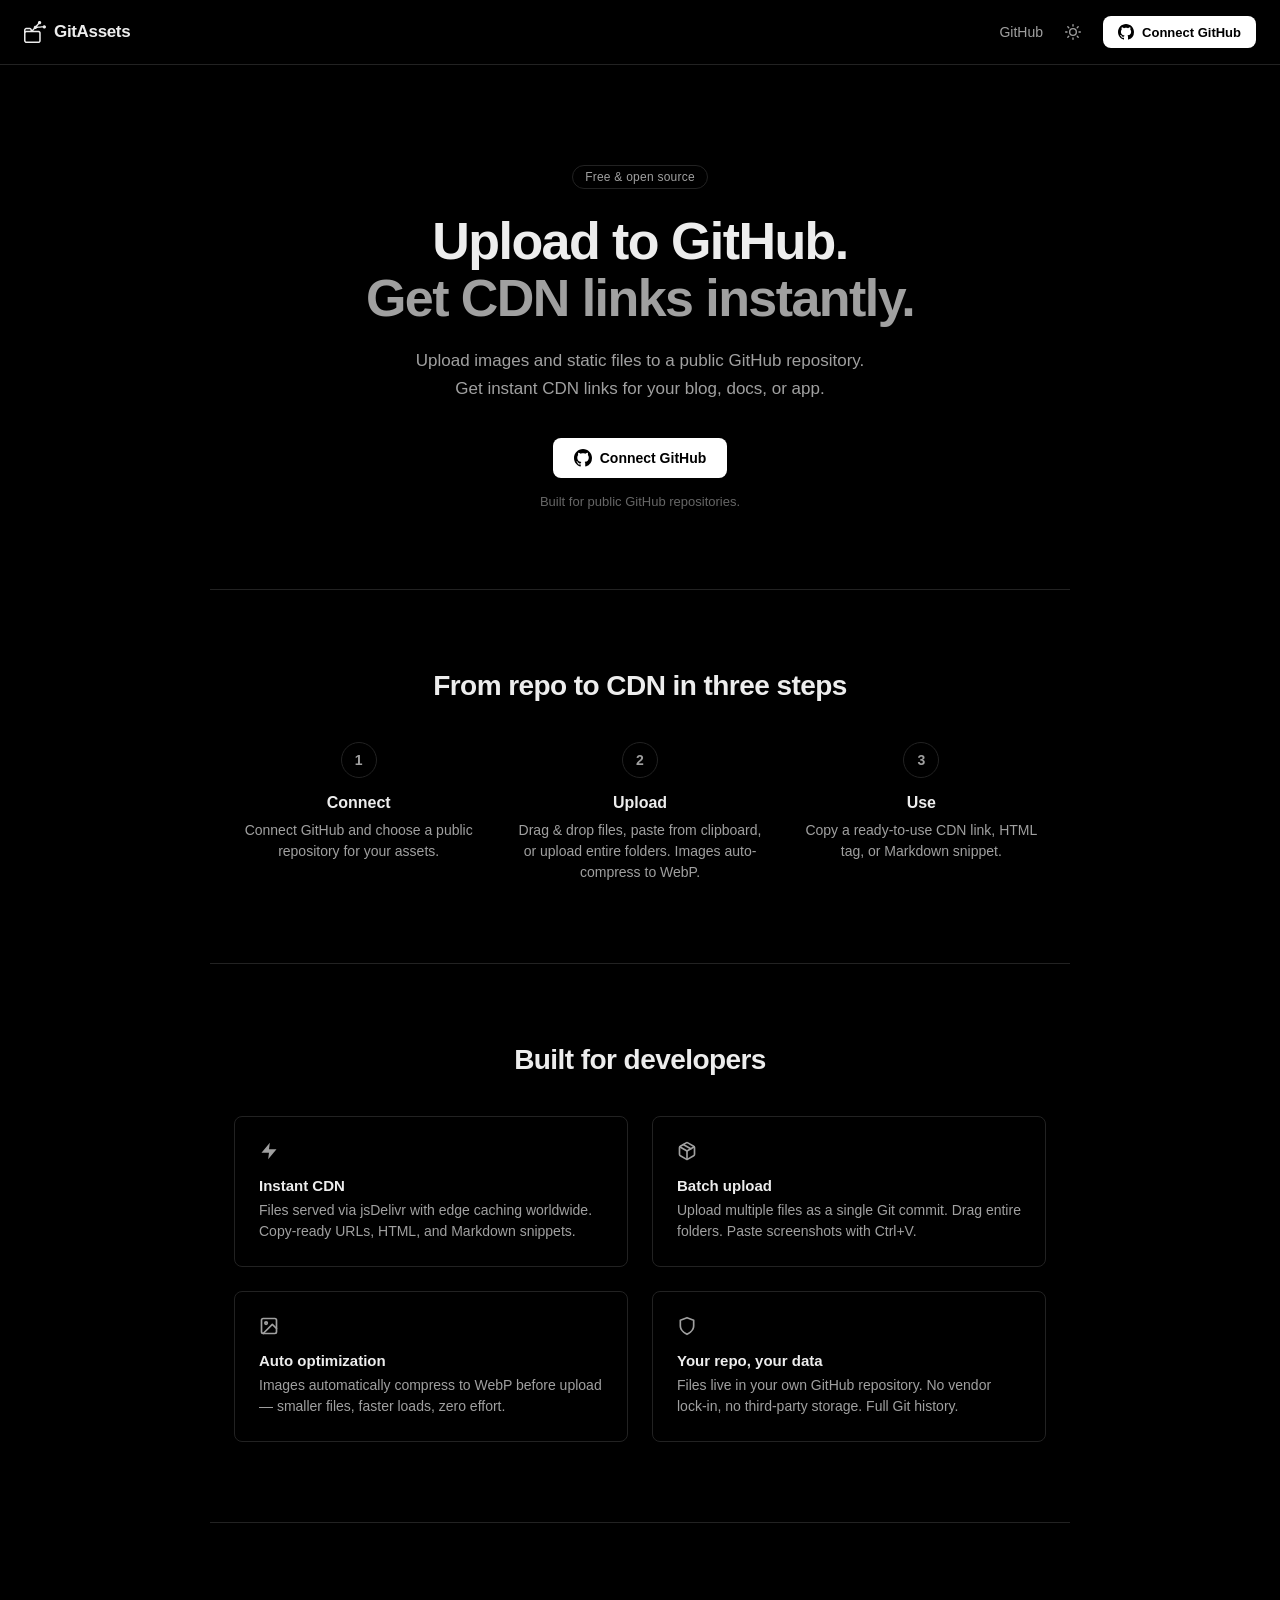
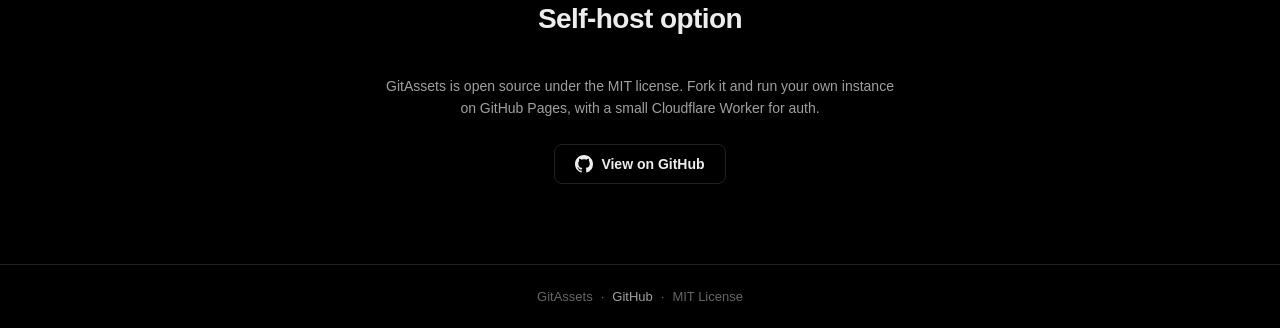
==== index.html @ 9f0bd4dc "Fix landing flash: move token check to head before body renders" ====
<!DOCTYPE html>
<html lang="en" data-theme="dark">
<head>
  <meta charset="UTF-8" />
  <meta name="viewport" content="width=device-width, initial-scale=1.0" />
  <meta name="color-scheme" content="dark light" />
  <meta name="theme-color" content="#000000" />
  <title>GitAssets — Upload to GitHub, get CDN links</title>
  <meta name="description" content="Upload images and static files to a public GitHub repository. Get instant jsDelivr CDN links with no complex setup." />
  <link rel="icon" type="image/png" href="/favicon-96x96.png" sizes="96x96" />
  <link rel="icon" type="image/svg+xml" href="/favicon.svg" />
  <link rel="shortcut icon" href="/favicon.ico" />
  <link rel="apple-touch-icon" sizes="180x180" href="/apple-touch-icon.png" />
  <meta name="apple-mobile-web-app-title" content="GitAssets" />
  <link rel="manifest" href="/site.webmanifest" />
  <link rel="preconnect" href="https://fonts.bunny.net" crossorigin />
  <link href="https://fonts.bunny.net/css?family=mona-sans:400,500,600,700&display=swap" rel="stylesheet" />
  <link rel="stylesheet" href="css/style.css?v=11" />
  <script>if(localStorage.getItem('gitassets_token')){document.documentElement.classList.add('has-token')}</script>
  <style>.has-token #landing{display:none}.has-token #app{display:block!important}</style>
</head>
<body>
  <header class="header" id="header" style="display:none">
    <a class="header-logo" href="#">GitAssets</a>
    <div></div>
  </header>

  <!-- Landing page (static HTML, hidden by JS when logged in) -->
  <div class="landing" id="landing">
    <nav class="landing-nav">
      <a class="landing-nav-logo" href="#"><svg viewBox="0 0 131.914 132.292" width="22" height="22" fill="currentColor" aria-hidden="true"><path d="M34.381 178.86c-2.113-.309-3.476-.715-4.92-1.466-3.455-1.797-5.949-4.92-7.035-8.807l-.308-1.105-.03-33.825c-.028-30-.011-33.942.148-34.86.842-4.883 4.434-9.04 9.18-10.627 2.004-.67 1.487-.644 13.717-.69 7.906-.03 11.62-.004 12.426.088a13.6 13.6 0 0 1 7.955 3.762c1.13 1.101 1.904 2.109 2.558 3.327.69 1.286.917 1.926 1.52 4.29l.547 2.14 2.615-2.953c1.438-1.625 3.849-4.352 5.357-6.062l2.743-3.109-.22-.702c-.946-3.043-.173-6.715 1.934-9.18 1.365-1.598 3.022-2.629 5.182-3.224.573-.157 1.125-.199 2.427-.182.927.012 1.83.038 2.005.057.291.033.946-.673 7.297-7.864 4.908-5.557 6.955-7.953 6.902-8.079-.238-.563-.527-1.938-.589-2.804-.173-2.425.684-5.038 2.274-6.931 1.214-1.445 2.589-2.383 4.463-3.043 1.181-.417 1.195-.418 3.105-.414 1.78.004 1.989.028 2.906.33 3.566 1.172 6.115 4.028 6.79 7.611 1.069 5.661-2.896 10.988-8.664 11.642-1.203.136-2.722 0-3.817-.34l-.713-.222-6.488 7.342c-3.569 4.038-6.448 7.358-6.397 7.377.05.02 2.2-.098 4.779-.261 2.578-.164 8.924-.56 14.103-.88 15.323-.947 16.958-1.051 16.976-1.078.009-.014.22-.417.47-.897.613-1.176 2.412-2.99 3.651-3.684 2.723-1.522 5.942-1.72 8.777-.536 1.043.435 2.493 1.445 3.275 2.28 1.807 1.932 2.705 4.18 2.71 6.786.007 4.47-2.808 8.22-7.148 9.519-.9.27-1.265.315-2.615.323-1.82.011-2.645-.16-4.167-.865-1.817-.843-3.454-2.288-4.319-3.812a24 24 0 0 0-.528-.899c-.11-.162-1.851-.074-17.204.874-19.353 1.196-18.535 1.136-18.535 1.346 0 .363-1.212 2.509-1.844 3.267-1.238 1.483-3.13 2.675-5.079 3.2-1.663.448-4.332.312-5.873-.3-.137-.054-1.443 1.354-5.034 5.425l-4.85 5.497 16.775.062c15.166.055 16.87.08 17.776.26 2.783.549 5.25 1.854 7.193 3.803 2.2 2.21 3.579 5.011 3.946 8.023.1.813.125 7.47.097 25.282l-.039 24.178-.275 1.046c-.662 2.514-1.741 4.505-3.394 6.26-1.982 2.104-4.195 3.358-7.253 4.112-.76.187-3.282.201-38.881.217-20.938.009-38.2-.002-38.36-.025m76.376-9.53c.917-.434 1.484-.913 1.951-1.647.772-1.214.722.635.689-25.606l-.03-23.77-.38-.771c-.481-.977-1.493-1.943-2.435-2.323l-.672-.272H72.392c-35.777 0-37.515.01-38.086.21a4.74 4.74 0 0 0-2.852 2.725l-.27.669-.033 23.306c-.023 16.43.004 23.526.094 24.05.306 1.794 1.705 3.33 3.401 3.736.206.049 17.244.081 37.862.072l37.488-.018zM32.52 106.154c1.574-.403 3.278-.45 16.42-.452 8.76-.002 12.873-.04 12.873-.122 0-.36-1.45-5.843-1.679-6.345-.513-1.129-1.601-2.053-2.847-2.417-.556-.163-1.904-.185-11.4-.185-9.556 0-10.838.022-11.399.187-1.7.504-2.915 1.852-3.236 3.588-.07.377-.127 1.911-.127 3.41v2.723l.262-.082c.144-.044.654-.182 1.133-.305" transform="translate(-22.077 -46.596)"/></svg> GitAssets</a>
      <div class="landing-nav-right">
        <a href="https://github.com/danielsebesta/git-assets" class="landing-nav-link" target="_blank" rel="noopener">GitHub</a>
        <button class="btn btn-sm btn-icon" id="landing-theme-btn" title="Toggle theme" aria-label="Toggle theme">
          <svg viewBox="0 0 24 24" width="16" height="16" fill="none" stroke="currentColor" stroke-width="2" stroke-linecap="round" stroke-linejoin="round" aria-hidden="true"><circle cx="12" cy="12" r="5"/><line x1="12" y1="1" x2="12" y2="3"/><line x1="12" y1="21" x2="12" y2="23"/><line x1="4.22" y1="4.22" x2="5.64" y2="5.64"/><line x1="18.36" y1="18.36" x2="19.78" y2="19.78"/><line x1="1" y1="12" x2="3" y2="12"/><line x1="21" y1="12" x2="23" y2="12"/><line x1="4.22" y1="19.78" x2="5.64" y2="18.36"/><line x1="18.36" y1="5.64" x2="19.78" y2="4.22"/></svg>
        </button>
        <button class="btn-cta btn-cta-sm" id="login-btn-top">
          <svg viewBox="0 0 16 16" width="20" height="20" fill="currentColor" aria-hidden="true"><path d="M8 0C3.58 0 0 3.58 0 8c0 3.54 2.29 6.53 5.47 7.59.4.07.55-.17.55-.38 0-.19-.01-.82-.01-1.49-2.01.37-2.53-.49-2.69-.94-.09-.23-.48-.94-.82-1.13-.28-.15-.68-.52-.01-.53.63-.01 1.08.58 1.23.82.72 1.21 1.87.87 2.33.66.07-.52.28-.87.51-1.07-1.78-.2-3.64-.89-3.64-3.95 0-.87.31-1.59.82-2.15-.08-.2-.36-1.02.08-2.12 0 0 .67-.21 2.2.82.64-.18 1.32-.27 2-.27.68 0 1.36.09 2 .27 1.53-1.04 2.2-.82 2.2-.82.44 1.1.16 1.92.08 2.12.51.56.82 1.27.82 2.15 0 3.07-1.87 3.75-3.65 3.95.29.25.54.73.54 1.48 0 1.07-.01 1.93-.01 2.2 0 .21.15.46.55.38A8.013 8.013 0 0016 8c0-4.42-3.58-8-8-8z"></path></svg>
          Connect GitHub
        </button>
      </div>
    </nav>

    <section class="landing-hero">
      <div class="landing-hero-badge">Free &amp; open source</div>
      <h1 class="landing-hero-title">Upload to GitHub.<br><span class="landing-hero-accent">Get CDN links instantly.</span></h1>
      <p class="landing-hero-sub">Upload images and static files to a public GitHub repository.<br>Get instant CDN links for your blog, docs, or app.</p>
      <div class="landing-hero-actions">
        <button class="btn-cta" id="login-btn">
          <svg viewBox="0 0 16 16" width="20" height="20" fill="currentColor" aria-hidden="true"><path d="M8 0C3.58 0 0 3.58 0 8c0 3.54 2.29 6.53 5.47 7.59.4.07.55-.17.55-.38 0-.19-.01-.82-.01-1.49-2.01.37-2.53-.49-2.69-.94-.09-.23-.48-.94-.82-1.13-.28-.15-.68-.52-.01-.53.63-.01 1.08.58 1.23.82.72 1.21 1.87.87 2.33.66.07-.52.28-.87.51-1.07-1.78-.2-3.64-.89-3.64-3.95 0-.87.31-1.59.82-2.15-.08-.2-.36-1.02.08-2.12 0 0 .67-.21 2.2.82.64-.18 1.32-.27 2-.27.68 0 1.36.09 2 .27 1.53-1.04 2.2-.82 2.2-.82.44 1.1.16 1.92.08 2.12.51.56.82 1.27.82 2.15 0 3.07-1.87 3.75-3.65 3.95.29.25.54.73.54 1.48 0 1.07-.01 1.93-.01 2.2 0 .21.15.46.55.38A8.013 8.013 0 0016 8c0-4.42-3.58-8-8-8z"></path></svg>
          Connect GitHub
        </button>
      </div>
      <p class="landing-hero-note">Built for public GitHub repositories.</p>
    </section>

    <section class="landing-section">
      <h2 class="landing-section-title">From repo to CDN in three steps</h2>
      <div class="landing-steps">
        <div class="landing-step">
          <div class="landing-step-num">1</div>
          <h3>Connect</h3>
          <p>Connect GitHub and choose a public repository for your assets.</p>
        </div>
        <div class="landing-step">
          <div class="landing-step-num">2</div>
          <h3>Upload</h3>
          <p>Drag &amp; drop files, paste from clipboard, or upload entire folders. Images auto-compress to WebP.</p>
        </div>
        <div class="landing-step">
          <div class="landing-step-num">3</div>
          <h3>Use</h3>
          <p>Copy a ready-to-use CDN link, HTML tag, or Markdown snippet.</p>
        </div>
      </div>
    </section>

    <section class="landing-section">
      <h2 class="landing-section-title">Built for developers</h2>
      <div class="landing-features">
        <div class="landing-feature">
          <div class="landing-feature-icon"><svg viewBox="0 0 24 24" width="20" height="20" fill="currentColor" stroke="none" stroke-width="2" stroke-linecap="round" stroke-linejoin="round" aria-hidden="true"><polygon points="13 2 3 14 12 14 11 22 21 10 12 10 13 2"/></svg></div>
          <h3>Instant CDN</h3>
          <p>Files served via jsDelivr with edge caching worldwide. Copy-ready URLs, HTML, and Markdown snippets.</p>
        </div>
        <div class="landing-feature">
          <div class="landing-feature-icon"><svg viewBox="0 0 24 24" width="20" height="20" fill="none" stroke="currentColor" stroke-width="2" stroke-linecap="round" stroke-linejoin="round" aria-hidden="true"><line x1="16.5" y1="9.4" x2="7.5" y2="4.21"/><path d="M21 16V8a2 2 0 0 0-1-1.73l-7-4a2 2 0 0 0-2 0l-7 4A2 2 0 0 0 3 8v8a2 2 0 0 0 1 1.73l7 4a2 2 0 0 0 2 0l7-4A2 2 0 0 0 21 16z"/><polyline points="3.27 6.96 12 12.01 20.73 6.96"/><line x1="12" y1="22.08" x2="12" y2="12"/></svg></div>
          <h3>Batch upload</h3>
          <p>Upload multiple files as a single Git commit. Drag entire folders. Paste screenshots with Ctrl+V.</p>
        </div>
        <div class="landing-feature">
          <div class="landing-feature-icon"><svg viewBox="0 0 24 24" width="20" height="20" fill="none" stroke="currentColor" stroke-width="2" stroke-linecap="round" stroke-linejoin="round" aria-hidden="true"><rect x="3" y="3" width="18" height="18" rx="2" ry="2"/><circle cx="8.5" cy="8.5" r="1.5"/><polyline points="21 15 16 10 5 21"/></svg></div>
          <h3>Auto optimization</h3>
          <p>Images automatically compress to WebP before upload — smaller files, faster loads, zero effort.</p>
        </div>
        <div class="landing-feature">
          <div class="landing-feature-icon"><svg viewBox="0 0 24 24" width="20" height="20" fill="none" stroke="currentColor" stroke-width="2" stroke-linecap="round" stroke-linejoin="round" aria-hidden="true"><path d="M12 22s8-4 8-10V5l-8-3-8 3v7c0 6 8 10 8 10z"/></svg></div>
          <h3>Your repo, your data</h3>
          <p>Files live in your own GitHub repository. No vendor lock-in, no third-party storage. Full Git history.</p>
        </div>
      </div>
    </section>

    <section class="landing-section landing-selfhost">
      <div class="landing-selfhost-inner">
        <h2 class="landing-section-title">Self-host option</h2>
        <p>GitAssets is open source under the MIT license. Fork it and run your own instance on GitHub Pages, with a small Cloudflare Worker for auth.</p>
        <a href="https://github.com/danielsebesta/git-assets" class="btn-cta btn-cta-outline" target="_blank" rel="noopener">
          <svg viewBox="0 0 16 16" width="20" height="20" fill="currentColor" aria-hidden="true"><path d="M8 0C3.58 0 0 3.58 0 8c0 3.54 2.29 6.53 5.47 7.59.4.07.55-.17.55-.38 0-.19-.01-.82-.01-1.49-2.01.37-2.53-.49-2.69-.94-.09-.23-.48-.94-.82-1.13-.28-.15-.68-.52-.01-.53.63-.01 1.08.58 1.23.82.72 1.21 1.87.87 2.33.66.07-.52.28-.87.51-1.07-1.78-.2-3.64-.89-3.64-3.95 0-.87.31-1.59.82-2.15-.08-.2-.36-1.02.08-2.12 0 0 .67-.21 2.2.82.64-.18 1.32-.27 2-.27.68 0 1.36.09 2 .27 1.53-1.04 2.2-.82 2.2-.82.44 1.1.16 1.92.08 2.12.51.56.82 1.27.82 2.15 0 3.07-1.87 3.75-3.65 3.95.29.25.54.73.54 1.48 0 1.07-.01 1.93-.01 2.2 0 .21.15.46.55.38A8.013 8.013 0 0016 8c0-4.42-3.58-8-8-8z"></path></svg>
          View on GitHub
        </a>
      </div>
    </section>

    <footer class="landing-footer">
      <span>GitAssets</span>
      <span class="landing-footer-sep">&middot;</span>
      <a href="https://github.com/danielsebesta/git-assets" target="_blank" rel="noopener">GitHub</a>
      <span class="landing-footer-sep">&middot;</span>
      <span>MIT License</span>
    </footer>
  </div>

  <noscript>
    <div style="text-align:center;padding:80px 20px;color:#a0a0a0;">
      <h2 style="color:#ededed;margin-bottom:8px;">JavaScript required</h2>
      <p>GitAssets needs JavaScript to connect to GitHub and manage your files.</p>
    </div>
  </noscript>
  <main id="app" style="display:none">
    <div style="text-align:center;padding:80px;" role="status" aria-label="Loading"><span class="spinner"></span></div>
  </main>
  <script type="module" src="js/app.js?v=11"></script>
</body>
</html>
---- css/style.css ----
:root,
[data-theme="dark"] {
  --bg: #000000;
  --surface: #0a0a0a;
  --surface-raised: #111111;
  --border: #222222;
  --border-hover: #333333;
  --text: #ededed;
  --text-muted: #a0a0a0;
  --text-faint: #666666;
  --primary: #ffffff;
  --primary-hover: #cccccc;
  --danger: #ff4444;
  --danger-hover: #ff6666;
  --success: #00cc88;
  --warning: #ffaa00;
  --radius: 8px;
  --font: 'Mona Sans', -apple-system, BlinkMacSystemFont, 'Segoe UI', Helvetica, Arial, sans-serif;
  --mono: 'SFMono-Regular', Consolas, 'Liberation Mono', Menlo, monospace;
  --shadow-sm: 0 1px 2px rgba(0, 0, 0, 0.4);
  --shadow-md: 0 4px 12px rgba(0, 0, 0, 0.5);
  --shadow-lg: 0 8px 24px rgba(0, 0, 0, 0.6);
}

[data-theme="light"] {
  --bg: #ffffff;
  --surface: #fafafa;
  --surface-raised: #f5f5f5;
  --border: #eaeaea;
  --border-hover: #999999;
  --text: #171717;
  --text-muted: #555555;
  --text-faint: #777777;
  --primary: #000000;
  --primary-hover: #333333;
  --danger: #ee0000;
  --danger-hover: #cc0000;
  --success: #00aa66;
  --warning: #f5a623;
  --shadow-sm: 0 1px 2px rgba(0, 0, 0, 0.06);
  --shadow-md: 0 4px 12px rgba(0, 0, 0, 0.08);
  --shadow-lg: 0 8px 24px rgba(0, 0, 0, 0.12);
}

* { margin: 0; padding: 0; box-sizing: border-box; }

body {
  font-family: var(--font);
  background: var(--bg);
  color: var(--text);
  min-height: 100vh;
}

/* ── Utility ── */
.sr-only {
  position: absolute;
  width: 1px;
  height: 1px;
  padding: 0;
  margin: -1px;
  overflow: hidden;
  clip: rect(0, 0, 0, 0);
  white-space: nowrap;
  border: 0;
}

/* ── Header ── */
.header {
  display: flex;
  align-items: center;
  justify-content: space-between;
  padding: 16px 24px;
  border-bottom: 1px solid var(--border);
  background: var(--surface);
}

.header-logo {
  display: inline-flex;
  align-items: center;
  gap: 8px;
  font-size: 17px;
  font-weight: 700;
  color: var(--text);
  text-decoration: none;
  letter-spacing: -0.02em;
}

.header-logo svg { flex-shrink: 0; }

.header-right {
  display: flex;
  align-items: center;
  gap: 12px;
}

.header-user {
  display: flex;
  align-items: center;
  gap: 8px;
  color: var(--text-muted);
  font-size: 14px;
}

.header-avatar {
  width: 28px;
  height: 28px;
  border-radius: 50%;
}

/* ── Buttons ── */
.btn {
  display: inline-flex;
  align-items: center;
  gap: 6px;
  padding: 8px 16px;
  border-radius: var(--radius);
  border: 1px solid var(--border);
  background: var(--surface);
  color: var(--text);
  font-size: 14px;
  cursor: pointer;
  transition: background 0.15s, border-color 0.15s;
  text-decoration: none;
}

.btn:hover { background: var(--surface-raised); border-color: var(--border-hover); }

.btn-primary {
  background: var(--primary);
  border-color: var(--primary);
  color: var(--bg);
}

.btn-primary:hover { background: var(--primary-hover); border-color: var(--primary-hover); }

.btn-danger { color: var(--danger); }
.btn-danger:hover { background: rgba(255, 68, 68, 0.08); border-color: var(--danger); }

.btn-sm { padding: 4px 10px; font-size: 12px; }

.btn-icon {
  padding: 6px;
  border: none;
  background: transparent;
  color: var(--text-muted);
  cursor: pointer;
  border-radius: var(--radius);
}

.btn-icon:hover { color: var(--text); background: var(--surface-raised); }

/* ── Login Screen ── */
.login-screen {
  display: flex;
  flex-direction: column;
  align-items: center;
  justify-content: center;
  min-height: calc(100vh - 61px);
  text-align: center;
  padding: 24px;
}

.login-screen h1 {
  font-size: 40px;
  font-weight: 700;
  margin-bottom: 12px;
}

.login-screen p {
  color: var(--text-muted);
  font-size: 18px;
  margin-bottom: 32px;
  max-width: 480px;
}

.btn-github {
  padding: 12px 24px;
  font-size: 16px;
  background: var(--primary);
  color: var(--bg);
  border: none;
  font-weight: 600;
}

.btn-github:hover { background: var(--primary-hover); }

.btn-github svg { width: 20px; height: 20px; }

/* ── Setup Wizard ── */
.setup-screen {
  max-width: 520px;
  margin: 80px auto;
  padding: 24px;
}

.setup-screen h2 {
  margin-bottom: 8px;
}

.setup-screen p {
  color: var(--text-muted);
  margin-bottom: 24px;
  font-size: 14px;
}

.setup-detecting {
  text-align: center;
  color: var(--text-muted);
  padding: 40px;
}

.setup-repo-list {
  list-style: none;
  display: flex;
  flex-direction: column;
  gap: 8px;
  margin-bottom: 16px;
  max-height: 320px;
  overflow-y: auto;
}

.setup-repo-item {
  padding: 12px 16px;
  background: var(--surface);
  border: 1px solid var(--border);
  border-radius: var(--radius);
  cursor: pointer;
  transition: border-color 0.15s;
  font-size: 14px;
}

.setup-repo-item:hover { border-color: var(--text-muted); }
.setup-repo-item.selected { border-color: var(--text); background: var(--surface-raised); }

.setup-manual {
  display: flex;
  gap: 8px;
  margin-top: 16px;
}

.setup-manual input {
  flex: 1;
  padding: 8px 12px;
  background: var(--surface);
  border: 1px solid var(--border);
  border-radius: var(--radius);
  color: var(--text);
  font-size: 14px;
}

.setup-manual input::placeholder { color: var(--text-muted); }
.setup-manual input:focus { outline: none; border-color: var(--primary); }

/* ── Dashboard ── */
.dashboard {
  max-width: 1100px;
  margin: 0 auto;
  padding: 24px;
}

.toolbar {
  display: flex;
  align-items: center;
  justify-content: space-between;
  margin-bottom: 16px;
  gap: 12px;
  flex-wrap: wrap;
}

.storage-bar {
  position: relative;
  width: 120px;
  height: 20px;
  background: var(--bg);
  border-radius: 10px;
  overflow: hidden;
  border: 1px solid var(--border);
}

.storage-bar-fill {
  height: 100%;
  border-radius: 10px;
  transition: width 0.4s ease;
}

.storage-ok .storage-bar-fill { background: var(--success); }
.storage-warn .storage-bar-fill { background: var(--warning); }
.storage-danger .storage-bar-fill { background: var(--danger); }

.storage-label {
  position: absolute;
  inset: 0;
  display: flex;
  align-items: center;
  justify-content: center;
  font-size: 10px;
  font-weight: 600;
  color: var(--text);
  pointer-events: none;
}

.breadcrumbs {
  display: flex;
  align-items: center;
  gap: 4px;
  font-size: 14px;
  color: var(--text-muted);
  flex-wrap: wrap;
}

.breadcrumbs a {
  color: var(--primary);
  text-decoration: none;
  cursor: pointer;
}

.breadcrumbs a:hover { text-decoration: underline; }

.breadcrumbs .sep { color: var(--text-muted); margin: 0 2px; }

/* ── Filter Bar ── */
.filter-bar {
  display: flex;
  gap: 8px;
  margin-bottom: 12px;
}

.filter-search {
  flex: 1;
  padding: 8px 12px;
  background: var(--surface);
  border: 1px solid var(--border);
  border-radius: var(--radius);
  color: var(--text);
  font-size: 14px;
}

.filter-search::placeholder { color: var(--text-muted); }
.filter-search:focus { outline: none; border-color: var(--primary); }

.filter-sort {
  padding: 8px 12px;
  background: var(--surface);
  border: 1px solid var(--border);
  border-radius: var(--radius);
  color: var(--text);
  font-size: 14px;
  cursor: pointer;
}

.filter-sort:focus { outline: none; border-color: var(--primary); }

/* ── Drop Zone ── */
.dropzone {
  border: 2px dashed var(--border);
  border-radius: var(--radius);
  padding: 40px;
  text-align: center;
  color: var(--text-muted);
  margin-bottom: 24px;
  transition: border-color 0.2s, background 0.2s;
  cursor: pointer;
}

.dropzone.active {
  border-color: var(--text-muted);
  background: var(--surface-raised);
  color: var(--text);
}

.dropzone-text { font-size: 14px; }
.dropzone-hint { font-size: 12px; margin-top: 4px; }

/* ── File Grid ── */
.file-grid {
  display: grid;
  grid-template-columns: repeat(auto-fill, minmax(180px, 1fr));
  gap: 12px;
}

.file-card {
  background: var(--surface);
  border: 1px solid var(--border);
  border-radius: var(--radius);
  overflow: hidden;
  transition: border-color 0.15s;
}

.file-card:hover { border-color: var(--border-hover); }
.file-card.selected { border-color: var(--text-muted); background: var(--surface-raised); }
.file-card.drag-over { border-color: var(--success); background: rgba(0, 204, 136, 0.06); }

.rubber-band {
  position: absolute;
  border: 1px solid var(--text-muted);
  background: rgba(136, 136, 136, 0.08);
  pointer-events: none;
  z-index: 1000;
}

.file-thumb,
video.file-thumb {
  width: 100%;
  aspect-ratio: 1;
  object-fit: cover;
  background: repeating-conic-gradient(var(--surface-raised) 0% 25%, var(--bg) 0% 50%) 0 0 / 16px 16px;
  display: block;
}

.file-thumb-placeholder {
  width: 100%;
  aspect-ratio: 1;
  display: flex;
  align-items: center;
  justify-content: center;
  background: var(--bg);
  color: var(--text-muted);
}

.folder-icon { display: flex; align-items: center; justify-content: center; color: var(--text-muted); }

/* Hover preview */
.file-card:has(.file-thumb):hover .hover-preview {
  display: block;
}

.hover-preview {
  display: none;
  position: absolute;
  bottom: calc(100% + 8px);
  left: 50%;
  transform: translateX(-50%);
  z-index: 100;
  max-width: 320px;
  max-height: 320px;
  border-radius: var(--radius);
  border: 1px solid var(--border);
  box-shadow: var(--shadow-lg);
  background: var(--surface);
  pointer-events: none;
}

.hover-preview img {
  display: block;
  max-width: 320px;
  max-height: 320px;
  border-radius: var(--radius);
}

.file-info {
  padding: 8px 10px;
}

.file-name {
  font-size: 13px;
  font-weight: 500;
  overflow: hidden;
  text-overflow: ellipsis;
  white-space: nowrap;
}

.pin-icon { display: inline-flex; vertical-align: middle; color: var(--text-muted); }

.file-size {
  font-size: 11px;
  color: var(--text-muted);
  margin-top: 2px;
}

.file-card { position: relative; }

.bulk-bar {
  display: flex;
  align-items: center;
  justify-content: space-between;
  padding: 8px 12px;
  background: var(--surface);
  border: 1px solid var(--border-hover);
  border-radius: var(--radius);
  margin-bottom: 12px;
  font-size: 14px;
}

.rename-input {
  width: 100%;
  padding: 2px 4px;
  font-size: 13px;
  background: var(--bg);
  border: 1px solid var(--primary);
  border-radius: 4px;
  color: var(--text);
  outline: none;
}

.file-actions {
  display: flex;
  gap: 2px;
  padding: 4px 6px;
  border-top: 1px solid var(--border);
}

/* ── Staging Area ── */
.staging-area {
  background: var(--surface);
  border: 1px solid var(--border);
  border-radius: var(--radius);
  padding: 16px;
  margin-bottom: 16px;
}

.staging-header {
  display: flex;
  justify-content: space-between;
  align-items: center;
  margin-bottom: 12px;
}

.staging-header h3 { font-size: 14px; font-weight: 600; }
.staging-size { font-size: 12px; color: var(--text-muted); }

.staging-grid {
  display: flex;
  flex-wrap: wrap;
  gap: 8px;
  margin-bottom: 12px;
}

.staging-card {
  display: flex;
  align-items: center;
  gap: 8px;
  padding: 6px 8px;
  background: var(--bg);
  border: 1px solid var(--border);
  border-radius: var(--radius);
  max-width: 240px;
}

.staging-thumb {
  width: 40px;
  height: 40px;
  object-fit: cover;
  border-radius: 4px;
  flex-shrink: 0;
}

.staging-thumb-placeholder {
  width: 40px;
  height: 40px;
  display: flex;
  align-items: center;
  justify-content: center;
  color: var(--text-muted);
  flex-shrink: 0;
}

.staging-info {
  display: flex;
  flex-direction: column;
  min-width: 0;
}

.staging-name {
  font-size: 13px;
  overflow: hidden;
  text-overflow: ellipsis;
  white-space: nowrap;
}

.staging-file-size { font-size: 11px; color: var(--text-muted); }
.staging-savings { color: var(--success); font-weight: 500; }

.staging-remove { flex-shrink: 0; }

.staging-commit {
  display: flex;
  gap: 8px;
  align-items: center;
  flex-wrap: wrap;
}

.staging-input {
  flex: 1;
  min-width: 200px;
  padding: 8px 12px;
  background: var(--bg);
  border: 1px solid var(--border);
  border-radius: var(--radius);
  color: var(--text);
  font-size: 14px;
}

.staging-input::placeholder { color: var(--text-muted); }
.staging-input:focus { outline: none; border-color: var(--primary); }

.staging-actions { display: flex; gap: 8px; }
.staging-card-actions { display: flex; gap: 2px; flex-shrink: 0; }

/* ── Compress Modal ── */
.compress-modal { max-width: 560px; width: 94%; }

.compress-preview { margin: 12px 0; }

.compress-compare {
  position: relative;
  overflow: hidden;
  border-radius: var(--radius);
  border: 1px solid var(--border);
  user-select: none;
  touch-action: none;
}

.compress-compare {
  aspect-ratio: auto;
}

.compress-img {
  display: block;
  width: 100%;
  max-height: 320px;
  object-fit: contain;
  background: repeating-conic-gradient(var(--surface-raised) 0% 25%, var(--bg) 0% 50%) 0 0 / 12px 12px;
}

.compress-img-original {
  position: relative;
}

.compress-img-wrapper {
  position: absolute;
  top: 0;
  left: 0;
  height: 100%;
  overflow: hidden;
}

.compress-img-wrapper .compress-img {
  width: auto;
  min-width: var(--compare-width, 100%);
  max-height: 320px;
  object-fit: contain;
}

.compress-slider-handle {
  position: absolute;
  top: 0;
  left: 50%;
  width: 3px;
  height: 100%;
  background: var(--primary);
  cursor: ew-resize;
  z-index: 2;
  transform: translateX(-50%);
}

.compress-slider-handle::after {
  content: '';
  position: absolute;
  top: 50%;
  left: 50%;
  transform: translate(-50%, -50%);
  width: 28px;
  height: 28px;
  border-radius: 50%;
  background: var(--primary);
  border: 2px solid var(--bg);
  box-shadow: var(--shadow-md);
}

.compress-label {
  position: absolute;
  bottom: 8px;
  padding: 2px 8px;
  font-size: 11px;
  font-weight: 600;
  border-radius: 4px;
  background: rgba(0, 0, 0, 0.7);
  color: #fff;
  pointer-events: none;
}
.compress-label-left { left: 8px; }
.compress-label-right { right: 8px; }

.compress-sizes {
  display: flex;
  justify-content: space-between;
  font-size: 13px;
  color: var(--text-muted);
  margin-bottom: 16px;
}

.compress-controls {
  display: flex;
  flex-direction: column;
  gap: 12px;
  margin-bottom: 16px;
}

.compress-control {
  display: flex;
  flex-direction: column;
  gap: 4px;
}

.compress-control label {
  font-size: 13px;
  color: var(--text-muted);
}

.compress-control select {
  background: var(--bg);
  color: var(--text);
  border: 1px solid var(--border);
  border-radius: 6px;
  padding: 6px 8px;
  font-size: 13px;
  font-family: var(--font);
}

.compress-control input[type="range"] {
  width: 100%;
  accent-color: var(--primary);
  cursor: pointer;
}

/* ── Context Menu ── */
.context-menu {
  position: absolute;
  background: var(--surface);
  border: 1px solid var(--border);
  border-radius: var(--radius);
  padding: 4px;
  z-index: 1003;
  min-width: 180px;
  box-shadow: var(--shadow-lg);
}

.context-item {
  display: block;
  width: 100%;
  padding: 7px 12px;
  background: none;
  border: none;
  color: var(--text);
  font-size: 13px;
  text-align: left;
  cursor: pointer;
  border-radius: 4px;
}

.context-item:hover { background: var(--surface-raised); }
.context-item-danger { color: var(--danger); }
.context-item-danger:hover { background: rgba(255, 68, 68, 0.08); }

.context-divider {
  height: 1px;
  background: var(--border);
  margin: 4px 0;
}

/* ── CDN Menu ── */
.cdn-menu {
  position: fixed;
  background: var(--surface);
  border: 1px solid var(--border);
  border-radius: var(--radius);
  padding: 4px;
  z-index: 1002;
  min-width: 140px;
  box-shadow: var(--shadow-lg);
}

.cdn-menu-item {
  display: block;
  width: 100%;
  padding: 8px 12px;
  background: none;
  border: none;
  color: var(--text);
  font-size: 13px;
  text-align: left;
  cursor: pointer;
  border-radius: 4px;
}

.cdn-menu-item:hover { background: var(--surface-raised); }

.repo-menu { min-width: 200px; }
.repo-menu-active { color: var(--primary); font-weight: 500; }

/* ── Toast ── */
.toast {
  position: fixed;
  bottom: 24px;
  right: 24px;
  padding: 10px 16px;
  background: var(--surface);
  border: 1px solid var(--border);
  border-radius: var(--radius);
  font-size: 14px;
  z-index: 1000;
  animation: slideIn 0.2s ease-out;
}

.toast.success { border-color: var(--success); }
.toast.error { border-color: var(--danger); color: var(--danger); }

@keyframes slideIn {
  from { transform: translateY(20px); opacity: 0; }
  to { transform: translateY(0); opacity: 1; }
}

/* ── Upload Progress ── */
.upload-bar {
  position: fixed;
  bottom: 0;
  left: 0;
  right: 0;
  background: var(--surface);
  border-top: 1px solid var(--border);
  padding: 12px 24px;
  font-size: 14px;
  display: none;
  align-items: center;
  gap: 12px;
  z-index: 999;
}

.upload-bar.visible { display: flex; }

.upload-bar-progress {
  flex: 1;
  height: 4px;
  background: var(--border);
  border-radius: 2px;
  overflow: hidden;
}

.upload-bar-fill {
  height: 100%;
  background: var(--primary);
  transition: width 0.2s;
}

/* ── Empty State ── */
.empty-state {
  text-align: center;
  padding: 60px 24px;
  color: var(--text-muted);
}

.empty-state p { margin-top: 8px; font-size: 14px; }

/* ── Loading ── */
.spinner {
  display: inline-block;
  width: 20px;
  height: 20px;
  border: 2px solid var(--border);
  border-top-color: var(--primary);
  border-radius: 50%;
  animation: spin 0.6s linear infinite;
}

@keyframes spin { to { transform: rotate(360deg); } }

/* ── Modal ── */
.modal-overlay {
  position: fixed;
  inset: 0;
  background: rgba(0, 0, 0, 0.6);
  display: flex;
  align-items: center;
  justify-content: center;
  z-index: 1001;
}

.modal {
  background: var(--surface);
  border: 1px solid var(--border);
  border-radius: var(--radius);
  padding: 24px;
  max-width: 400px;
  width: 90%;
}

.modal h3 { margin-bottom: 12px; }

.modal-actions {
  display: flex;
  gap: 8px;
  justify-content: flex-end;
  margin-top: 16px;
}

/* ── Stats ── */
.stats-grid { display: flex; flex-direction: column; gap: 12px; }
.stats-card { background: var(--bg); border: 1px solid var(--border); border-radius: var(--radius); padding: 12px; }
.stats-card.small { flex: 1; text-align: center; }
.stats-row { display: flex; gap: 8px; }
.stats-value { font-size: 24px; font-weight: 700; }
.stats-label { font-size: 12px; color: var(--text-muted); margin-top: 2px; }
.stats-sublabel { font-size: 11px; color: var(--text-muted); margin-top: 4px; }
.stats-bar { height: 8px; background: var(--border); border-radius: 4px; margin-top: 8px; overflow: hidden; }
.stats-bar-fill { height: 100%; border-radius: 4px; transition: width 0.4s; }
.stats-bar-fill.ok { background: var(--success); }
.stats-bar-fill.warn { background: var(--warning); }
.stats-bar-fill.danger { background: var(--danger); }
.stats-types { display: flex; flex-wrap: wrap; gap: 6px; }
.stats-type { font-size: 12px; padding: 3px 8px; background: var(--surface); border-radius: 4px; color: var(--text-muted); }
.stats-type strong { color: var(--text); }

/* ── Recent Uploads ── */
.recent-uploads {
  margin-bottom: 16px;
  background: var(--surface);
  border: 1px solid var(--border);
  border-radius: var(--radius);
  padding: 10px 12px;
}

.recent-header {
  display: flex;
  justify-content: space-between;
  align-items: center;
  margin-bottom: 8px;
}

.recent-title { font-size: 12px; font-weight: 600; color: var(--text-muted); text-transform: uppercase; letter-spacing: 0.5px; }

.recent-list { display: flex; gap: 8px; overflow-x: auto; padding-bottom: 4px; }

.recent-item {
  display: flex;
  align-items: center;
  gap: 6px;
  padding: 4px 8px;
  background: var(--bg);
  border: 1px solid var(--border);
  border-radius: var(--radius);
  cursor: pointer;
  flex-shrink: 0;
  transition: border-color 0.15s;
}

.recent-item:hover { border-color: var(--primary); }

.recent-thumb { width: 24px; height: 24px; object-fit: cover; border-radius: 3px; }
.recent-icon { display: flex; align-items: center; color: var(--text-muted); }
.recent-name { font-size: 12px; max-width: 100px; overflow: hidden; text-overflow: ellipsis; white-space: nowrap; }
.recent-time { font-size: 10px; color: var(--text-muted); }

/* ── URL Panel ── */
.url-panel { max-width: 600px; width: 95%; }

.url-panel-preview {
  width: 100%;
  max-height: 200px;
  object-fit: contain;
  border-radius: var(--radius);
  background: var(--bg);
  margin-bottom: 16px;
}

.url-panel-text-preview {
  background: var(--bg);
  border: 1px solid var(--border);
  border-radius: var(--radius);
  padding: 12px;
  margin: 8px 0 16px;
  max-height: 240px;
  overflow: auto;
  font-family: var(--mono);
  font-size: 12px;
  line-height: 1.5;
  white-space: pre-wrap;
  word-break: break-word;
  color: var(--text-muted);
}

.url-panel-list {
  display: flex;
  flex-direction: column;
  gap: 10px;
}

.url-panel-item {}

.url-panel-label {
  font-size: 12px;
  font-weight: 600;
  color: var(--text-muted);
  margin-bottom: 4px;
  display: block;
}

.url-panel-row {
  display: flex;
  gap: 8px;
  align-items: center;
}

.url-panel-url {
  flex: 1;
  font-family: var(--mono);
  font-size: 11px;
  background: var(--bg);
  padding: 6px 8px;
  border-radius: 4px;
  overflow: hidden;
  text-overflow: ellipsis;
  white-space: nowrap;
  color: var(--text-muted);
}

.url-panel-copy { flex-shrink: 0; }

.url-panel-alt {
  margin-top: 4px;
}

.url-panel-alt summary {
  font-size: 12px;
  color: var(--text-faint);
  cursor: pointer;
  padding: 6px 0;
}

.url-panel-alt summary:hover { color: var(--text-muted); }

.url-panel-alt .url-panel-item {
  margin-top: 8px;
}

/* ── History ── */
.history-modal {
  max-width: 600px;
  width: 95%;
  max-height: 80vh;
  display: flex;
  flex-direction: column;
}

.history-header {
  display: flex;
  justify-content: space-between;
  align-items: center;
  margin-bottom: 16px;
}

.history-header .btn-icon { font-size: 20px; }

.history-content {
  overflow-y: auto;
  flex: 1;
}

.history-timeline {
  display: flex;
  flex-direction: column;
  gap: 12px;
}

.history-entry {
  padding: 12px;
  background: var(--bg);
  border: 1px solid var(--border);
  border-radius: var(--radius);
}

.history-meta {
  display: flex;
  justify-content: space-between;
  font-size: 12px;
  color: var(--text-muted);
  margin-bottom: 4px;
}

.history-message {
  font-size: 14px;
  margin-bottom: 8px;
  white-space: pre-wrap;
  word-break: break-word;
}

.history-file-list {
  display: flex;
  flex-direction: column;
  gap: 6px;
  margin-top: 8px;
}

.history-file {
  display: flex;
  align-items: center;
  gap: 8px;
  padding: 6px 8px;
  border-radius: 4px;
  background: var(--surface);
  font-size: 13px;
}

.history-file.deleted { border-left: 3px solid var(--danger); }
.history-file.added { border-left: 3px solid var(--success); }
.history-file.modified { border-left: 3px solid var(--primary); }

.history-thumb {
  width: 36px;
  height: 36px;
  object-fit: cover;
  border-radius: 4px;
  background: var(--bg);
}

.history-file-info {
  display: flex;
  flex-direction: column;
  min-width: 0;
}

.history-filename {
  overflow: hidden;
  text-overflow: ellipsis;
  white-space: nowrap;
}

.history-status {
  font-size: 11px;
  font-weight: 500;
}

.history-status-deleted { color: var(--danger); }
.history-status-added { color: var(--success); }
.history-status-modified { color: var(--primary); }

/* ── Walkthrough ── */
.walkthrough-highlight {
  position: relative;
  z-index: 100;
  box-shadow: 0 0 0 2px var(--text), 0 0 20px rgba(136, 136, 136, 0.2);
  border-radius: var(--radius);
}

.walkthrough-tooltip {
  position: absolute;
  z-index: 1010;
  background: var(--surface);
  border: 1px solid var(--border-hover);
  border-radius: var(--radius);
  padding: 12px 16px;
  max-width: 280px;
  box-shadow: var(--shadow-lg);
}

.walkthrough-text { font-size: 13px; margin-bottom: 10px; }

.walkthrough-actions {
  display: flex;
  align-items: center;
  gap: 8px;
}

.walkthrough-counter { font-size: 11px; color: var(--text-muted); flex: 1; }

/* ── Landing Page ── */
.landing {
  min-height: 100vh;
}

.landing-nav {
  display: flex;
  align-items: center;
  justify-content: space-between;
  padding: 16px 24px;
  border-bottom: 1px solid var(--border);
  background: var(--bg);
  position: sticky;
  top: 0;
  z-index: 100;
  backdrop-filter: blur(12px);
}

.landing-nav-logo {
  display: inline-flex;
  align-items: center;
  gap: 8px;
  font-size: 17px;
  font-weight: 700;
  color: var(--text);
  text-decoration: none;
  letter-spacing: -0.02em;
}

.landing-nav-logo svg { flex-shrink: 0; }

.landing-nav-right {
  display: flex;
  align-items: center;
  gap: 16px;
}

.landing-nav-link {
  color: var(--text-muted);
  text-decoration: none;
  font-size: 14px;
  transition: color 0.15s;
}

.landing-nav-link:hover { color: var(--text); }

/* CTA Button */
.btn-cta {
  display: inline-flex;
  align-items: center;
  gap: 8px;
  padding: 10px 20px;
  border-radius: var(--radius);
  border: 1px solid transparent;
  background: var(--primary);
  color: var(--bg);
  font-size: 14px;
  font-weight: 600;
  cursor: pointer;
  transition: background 0.15s, transform 0.1s;
  text-decoration: none;
  font-family: var(--font);
}

.btn-cta:hover { background: var(--primary-hover); }
.btn-cta:active { transform: scale(0.98); }
.btn-cta svg { width: 18px; height: 18px; }

.btn-cta-sm { padding: 7px 14px; font-size: 13px; }
.btn-cta-sm svg { width: 16px; height: 16px; }

.btn-cta-outline {
  background: transparent;
  border-color: var(--border);
  color: var(--text);
}

.btn-cta-outline:hover {
  background: var(--surface-raised);
  border-color: var(--border-hover);
}

/* Hero */
.landing-hero {
  text-align: center;
  padding: 100px 24px 80px;
  max-width: 680px;
  margin: 0 auto;
}

.landing-hero-badge {
  display: inline-block;
  padding: 4px 12px;
  border: 1px solid var(--border);
  border-radius: 100px;
  font-size: 12px;
  color: var(--text-muted);
  margin-bottom: 24px;
  letter-spacing: 0.02em;
}

.landing-hero-title {
  font-size: 52px;
  font-weight: 700;
  line-height: 1.1;
  letter-spacing: -0.03em;
  margin-bottom: 20px;
  color: var(--text);
}

.landing-hero-accent {
  color: var(--text-muted);
}

.landing-hero-sub {
  font-size: 17px;
  line-height: 1.6;
  color: var(--text-muted);
  margin-bottom: 36px;
}

.landing-hero-actions {
  margin-bottom: 16px;
}

.landing-hero-note {
  font-size: 13px;
  color: var(--text-faint);
}

/* Sections */
.landing-section {
  max-width: 860px;
  margin: 0 auto;
  padding: 80px 24px;
  border-top: 1px solid var(--border);
}

.landing-section-title {
  font-size: 28px;
  font-weight: 700;
  letter-spacing: -0.02em;
  margin-bottom: 40px;
  text-align: center;
}

/* Steps */
.landing-steps {
  display: grid;
  grid-template-columns: repeat(3, 1fr);
  gap: 32px;
}

.landing-step {
  text-align: center;
}

.landing-step-num {
  width: 36px;
  height: 36px;
  border-radius: 50%;
  border: 1px solid var(--border);
  display: inline-flex;
  align-items: center;
  justify-content: center;
  font-size: 14px;
  font-weight: 600;
  color: var(--text-muted);
  margin-bottom: 16px;
}

.landing-step h3 {
  font-size: 16px;
  font-weight: 600;
  margin-bottom: 8px;
}

.landing-step p {
  font-size: 14px;
  color: var(--text-muted);
  line-height: 1.5;
}

/* Features */
.landing-features {
  display: grid;
  grid-template-columns: repeat(2, 1fr);
  gap: 24px;
}

.landing-feature {
  padding: 24px;
  border: 1px solid var(--border);
  border-radius: var(--radius);
  transition: border-color 0.15s;
}

.landing-feature:hover { border-color: var(--border-hover); }

.landing-feature-icon {
  margin-bottom: 12px;
  color: var(--text-muted);
}

.landing-feature h3 {
  font-size: 15px;
  font-weight: 600;
  margin-bottom: 6px;
}

.landing-feature p {
  font-size: 14px;
  color: var(--text-muted);
  line-height: 1.5;
}

/* Self-host */
.landing-selfhost {
  text-align: center;
}

.landing-selfhost-inner {
  max-width: 520px;
  margin: 0 auto;
}

.landing-selfhost-inner p {
  font-size: 14px;
  color: var(--text-muted);
  line-height: 1.6;
  margin-bottom: 24px;
}

/* Footer */
.landing-footer {
  display: flex;
  align-items: center;
  justify-content: center;
  gap: 8px;
  padding: 24px;
  border-top: 1px solid var(--border);
  font-size: 13px;
  color: var(--text-faint);
}

.landing-footer a {
  color: var(--text-muted);
  text-decoration: none;
}

.landing-footer a:hover { color: var(--text); }

/* ── Responsive ── */
@media (max-width: 640px) {
  .header { padding: 12px 16px; }
  .dashboard { padding: 16px; }
  .file-grid { grid-template-columns: repeat(auto-fill, minmax(120px, 1fr)); gap: 8px; }
  .dropzone { padding: 24px 16px; }
  .modal { padding: 16px; max-width: calc(100vw - 32px); }
  .toolbar { flex-wrap: wrap; gap: 8px; }
  .breadcrumbs { font-size: 13px; flex-wrap: wrap; }
  .login-screen h1 { font-size: 28px; }
  .login-screen p { font-size: 16px; }

  .landing-hero { padding: 60px 20px 48px; }
  .landing-hero-title { font-size: 32px; }
  .landing-hero-sub { font-size: 15px; }
  .landing-steps { grid-template-columns: 1fr; gap: 24px; }
  .landing-features { grid-template-columns: 1fr; }
  .landing-section { padding: 48px 20px; }
  .landing-nav { padding: 12px 16px; }
  .context-menu { max-width: calc(100vw - 16px); }
  .url-panel { max-width: calc(100vw - 32px); }
  .url-panel-url { font-size: 11px; word-break: break-all; }
}
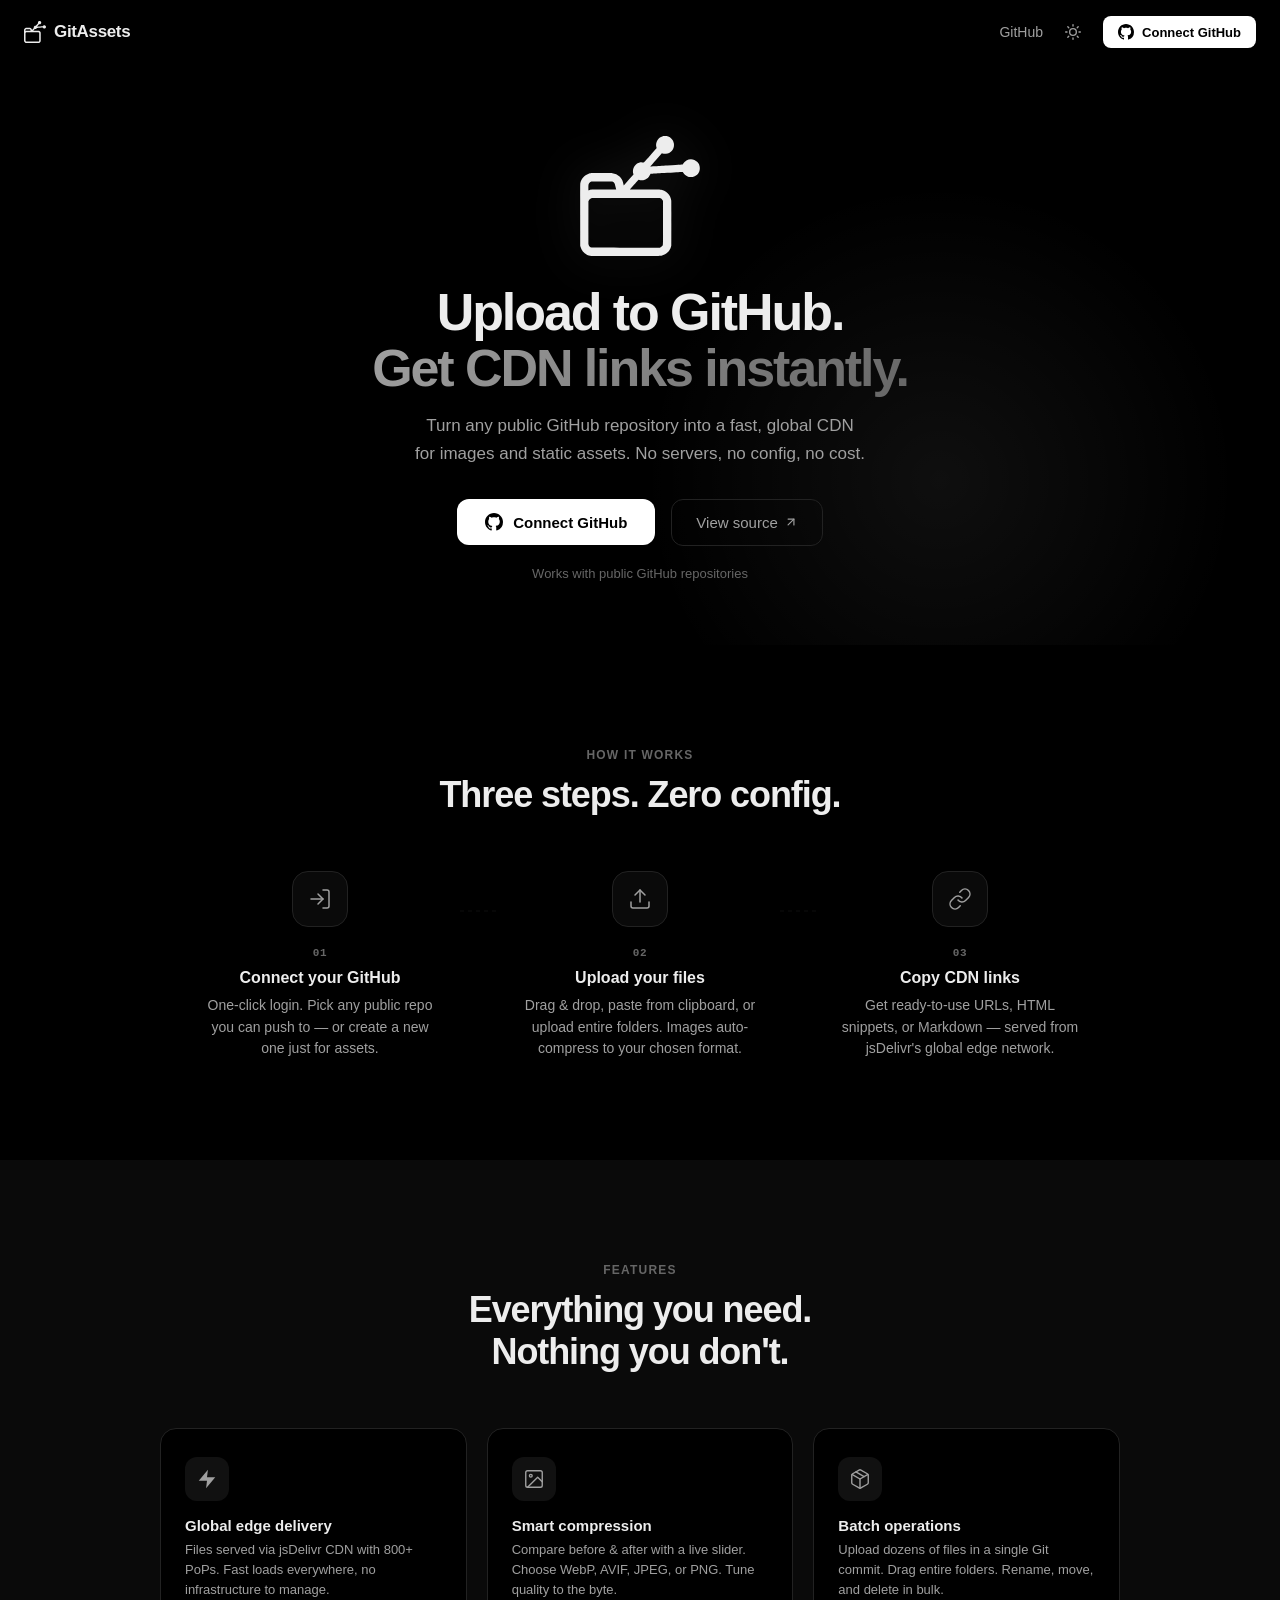
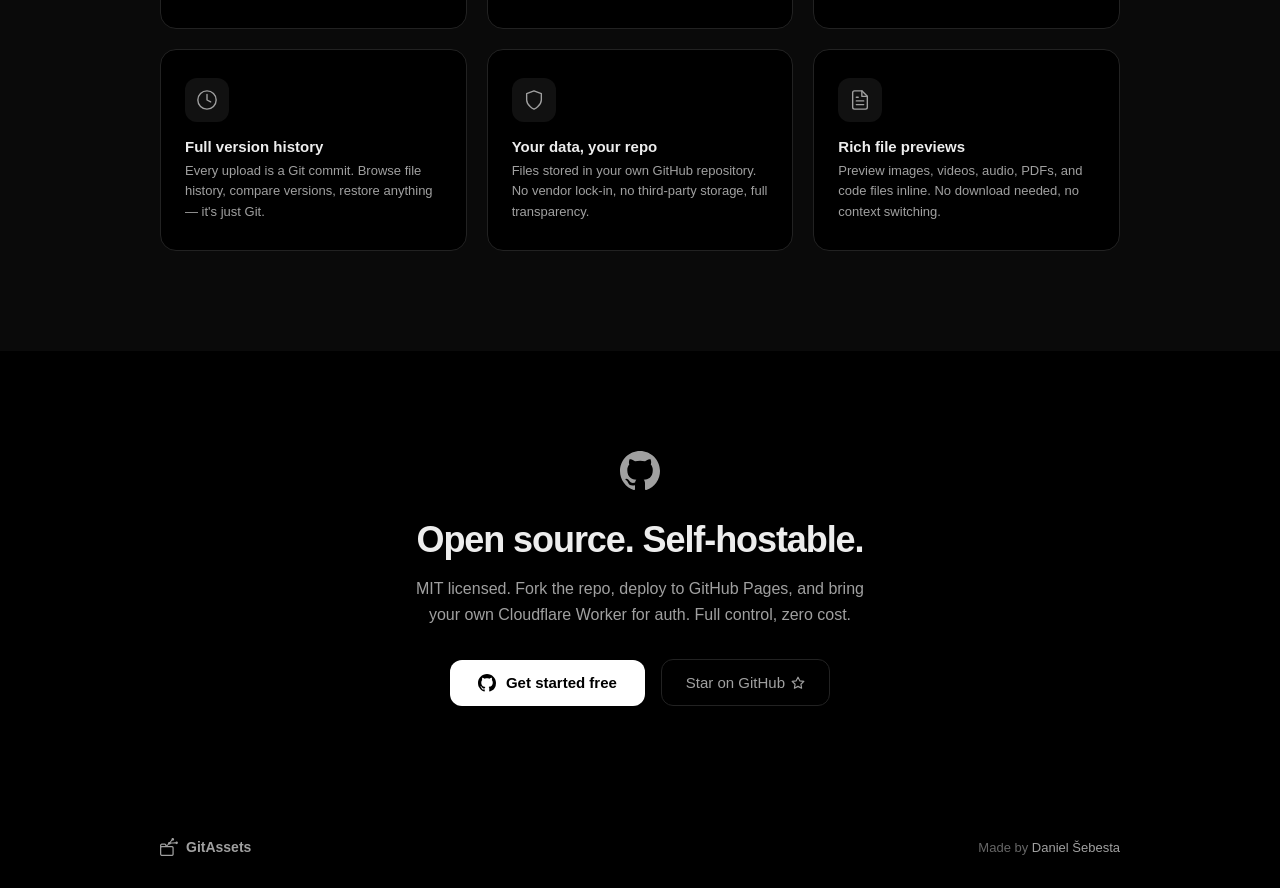
==== commit 0d74543e: "Redesign landing page, split app to /app, add repo creation - New landing page with hero icon, anima" ====
--- a/index.html
+++ b/index.html
@@ -14,110 +14,192 @@
   <meta name="apple-mobile-web-app-title" content="GitAssets" />
   <link rel="manifest" href="/site.webmanifest" />
   <link rel="preconnect" href="https://fonts.bunny.net" crossorigin />
-  <link href="https://fonts.bunny.net/css?family=mona-sans:400,500,600,700&display=swap" rel="stylesheet" />
-  <link rel="stylesheet" href="css/style.css?v=11" />
-  <script>if(localStorage.getItem('gitassets_token')){document.documentElement.classList.add('has-token')}</script>
-  <style>.has-token #landing{display:none}.has-token #app{display:block!important}</style>
+  <link href="https://fonts.bunny.net/css?family=mona-sans:400,500,600,700,800&display=swap" rel="stylesheet" />
+  <link rel="stylesheet" href="/css/style.css?v=13" />
+  <link rel="stylesheet" href="/css/landing.css?v=13" />
+  <script>
+    if (localStorage.getItem('gitassets_token')) {
+      window.location.replace('/app');
+    }
+  </script>
 </head>
 <body>
-  <header class="header" id="header" style="display:none">
-    <a class="header-logo" href="#">GitAssets</a>
-    <div></div>
-  </header>
-
-  <!-- Landing page (static HTML, hidden by JS when logged in) -->
   <div class="landing" id="landing">
+
+    <!-- ── Nav ── -->
     <nav class="landing-nav">
-      <a class="landing-nav-logo" href="#"><svg viewBox="0 0 131.914 132.292" width="22" height="22" fill="currentColor" aria-hidden="true"><path d="M34.381 178.86c-2.113-.309-3.476-.715-4.92-1.466-3.455-1.797-5.949-4.92-7.035-8.807l-.308-1.105-.03-33.825c-.028-30-.011-33.942.148-34.86.842-4.883 4.434-9.04 9.18-10.627 2.004-.67 1.487-.644 13.717-.69 7.906-.03 11.62-.004 12.426.088a13.6 13.6 0 0 1 7.955 3.762c1.13 1.101 1.904 2.109 2.558 3.327.69 1.286.917 1.926 1.52 4.29l.547 2.14 2.615-2.953c1.438-1.625 3.849-4.352 5.357-6.062l2.743-3.109-.22-.702c-.946-3.043-.173-6.715 1.934-9.18 1.365-1.598 3.022-2.629 5.182-3.224.573-.157 1.125-.199 2.427-.182.927.012 1.83.038 2.005.057.291.033.946-.673 7.297-7.864 4.908-5.557 6.955-7.953 6.902-8.079-.238-.563-.527-1.938-.589-2.804-.173-2.425.684-5.038 2.274-6.931 1.214-1.445 2.589-2.383 4.463-3.043 1.181-.417 1.195-.418 3.105-.414 1.78.004 1.989.028 2.906.33 3.566 1.172 6.115 4.028 6.79 7.611 1.069 5.661-2.896 10.988-8.664 11.642-1.203.136-2.722 0-3.817-.34l-.713-.222-6.488 7.342c-3.569 4.038-6.448 7.358-6.397 7.377.05.02 2.2-.098 4.779-.261 2.578-.164 8.924-.56 14.103-.88 15.323-.947 16.958-1.051 16.976-1.078.009-.014.22-.417.47-.897.613-1.176 2.412-2.99 3.651-3.684 2.723-1.522 5.942-1.72 8.777-.536 1.043.435 2.493 1.445 3.275 2.28 1.807 1.932 2.705 4.18 2.71 6.786.007 4.47-2.808 8.22-7.148 9.519-.9.27-1.265.315-2.615.323-1.82.011-2.645-.16-4.167-.865-1.817-.843-3.454-2.288-4.319-3.812a24 24 0 0 0-.528-.899c-.11-.162-1.851-.074-17.204.874-19.353 1.196-18.535 1.136-18.535 1.346 0 .363-1.212 2.509-1.844 3.267-1.238 1.483-3.13 2.675-5.079 3.2-1.663.448-4.332.312-5.873-.3-.137-.054-1.443 1.354-5.034 5.425l-4.85 5.497 16.775.062c15.166.055 16.87.08 17.776.26 2.783.549 5.25 1.854 7.193 3.803 2.2 2.21 3.579 5.011 3.946 8.023.1.813.125 7.47.097 25.282l-.039 24.178-.275 1.046c-.662 2.514-1.741 4.505-3.394 6.26-1.982 2.104-4.195 3.358-7.253 4.112-.76.187-3.282.201-38.881.217-20.938.009-38.2-.002-38.36-.025m76.376-9.53c.917-.434 1.484-.913 1.951-1.647.772-1.214.722.635.689-25.606l-.03-23.77-.38-.771c-.481-.977-1.493-1.943-2.435-2.323l-.672-.272H72.392c-35.777 0-37.515.01-38.086.21a4.74 4.74 0 0 0-2.852 2.725l-.27.669-.033 23.306c-.023 16.43.004 23.526.094 24.05.306 1.794 1.705 3.33 3.401 3.736.206.049 17.244.081 37.862.072l37.488-.018zM32.52 106.154c1.574-.403 3.278-.45 16.42-.452 8.76-.002 12.873-.04 12.873-.122 0-.36-1.45-5.843-1.679-6.345-.513-1.129-1.601-2.053-2.847-2.417-.556-.163-1.904-.185-11.4-.185-9.556 0-10.838.022-11.399.187-1.7.504-2.915 1.852-3.236 3.588-.07.377-.127 1.911-.127 3.41v2.723l.262-.082c.144-.044.654-.182 1.133-.305" transform="translate(-22.077 -46.596)"/></svg> GitAssets</a>
+      <a class="landing-nav-logo" href="/">
+        <svg viewBox="0 0 131.914 132.292" width="22" height="22" fill="currentColor" aria-hidden="true"><path d="M34.381 178.86c-2.113-.309-3.476-.715-4.92-1.466-3.455-1.797-5.949-4.92-7.035-8.807l-.308-1.105-.03-33.825c-.028-30-.011-33.942.148-34.86.842-4.883 4.434-9.04 9.18-10.627 2.004-.67 1.487-.644 13.717-.69 7.906-.03 11.62-.004 12.426.088a13.6 13.6 0 0 1 7.955 3.762c1.13 1.101 1.904 2.109 2.558 3.327.69 1.286.917 1.926 1.52 4.29l.547 2.14 2.615-2.953c1.438-1.625 3.849-4.352 5.357-6.062l2.743-3.109-.22-.702c-.946-3.043-.173-6.715 1.934-9.18 1.365-1.598 3.022-2.629 5.182-3.224.573-.157 1.125-.199 2.427-.182.927.012 1.83.038 2.005.057.291.033.946-.673 7.297-7.864 4.908-5.557 6.955-7.953 6.902-8.079-.238-.563-.527-1.938-.589-2.804-.173-2.425.684-5.038 2.274-6.931 1.214-1.445 2.589-2.383 4.463-3.043 1.181-.417 1.195-.418 3.105-.414 1.78.004 1.989.028 2.906.33 3.566 1.172 6.115 4.028 6.79 7.611 1.069 5.661-2.896 10.988-8.664 11.642-1.203.136-2.722 0-3.817-.34l-.713-.222-6.488 7.342c-3.569 4.038-6.448 7.358-6.397 7.377.05.02 2.2-.098 4.779-.261 2.578-.164 8.924-.56 14.103-.88 15.323-.947 16.958-1.051 16.976-1.078.009-.014.22-.417.47-.897.613-1.176 2.412-2.99 3.651-3.684 2.723-1.522 5.942-1.72 8.777-.536 1.043.435 2.493 1.445 3.275 2.28 1.807 1.932 2.705 4.18 2.71 6.786.007 4.47-2.808 8.22-7.148 9.519-.9.27-1.265.315-2.615.323-1.82.011-2.645-.16-4.167-.865-1.817-.843-3.454-2.288-4.319-3.812a24 24 0 0 0-.528-.899c-.11-.162-1.851-.074-17.204.874-19.353 1.196-18.535 1.136-18.535 1.346 0 .363-1.212 2.509-1.844 3.267-1.238 1.483-3.13 2.675-5.079 3.2-1.663.448-4.332.312-5.873-.3-.137-.054-1.443 1.354-5.034 5.425l-4.85 5.497 16.775.062c15.166.055 16.87.08 17.776.26 2.783.549 5.25 1.854 7.193 3.803 2.2 2.21 3.579 5.011 3.946 8.023.1.813.125 7.47.097 25.282l-.039 24.178-.275 1.046c-.662 2.514-1.741 4.505-3.394 6.26-1.982 2.104-4.195 3.358-7.253 4.112-.76.187-3.282.201-38.881.217-20.938.009-38.2-.002-38.36-.025m76.376-9.53c.917-.434 1.484-.913 1.951-1.647.772-1.214.722.635.689-25.606l-.03-23.77-.38-.771c-.481-.977-1.493-1.943-2.435-2.323l-.672-.272H72.392c-35.777 0-37.515.01-38.086.21a4.74 4.74 0 0 0-2.852 2.725l-.27.669-.033 23.306c-.023 16.43.004 23.526.094 24.05.306 1.794 1.705 3.33 3.401 3.736.206.049 17.244.081 37.862.072l37.488-.018zM32.52 106.154c1.574-.403 3.278-.45 16.42-.452 8.76-.002 12.873-.04 12.873-.122 0-.36-1.45-5.843-1.679-6.345-.513-1.129-1.601-2.053-2.847-2.417-.556-.163-1.904-.185-11.4-.185-9.556 0-10.838.022-11.399.187-1.7.504-2.915 1.852-3.236 3.588-.07.377-.127 1.911-.127 3.41v2.723l.262-.082c.144-.044.654-.182 1.133-.305" transform="translate(-22.077 -46.596)"/></svg>
+        GitAssets
+      </a>
       <div class="landing-nav-right">
         <a href="https://github.com/danielsebesta/git-assets" class="landing-nav-link" target="_blank" rel="noopener">GitHub</a>
         <button class="btn btn-sm btn-icon" id="landing-theme-btn" title="Toggle theme" aria-label="Toggle theme">
           <svg viewBox="0 0 24 24" width="16" height="16" fill="none" stroke="currentColor" stroke-width="2" stroke-linecap="round" stroke-linejoin="round" aria-hidden="true"><circle cx="12" cy="12" r="5"/><line x1="12" y1="1" x2="12" y2="3"/><line x1="12" y1="21" x2="12" y2="23"/><line x1="4.22" y1="4.22" x2="5.64" y2="5.64"/><line x1="18.36" y1="18.36" x2="19.78" y2="19.78"/><line x1="1" y1="12" x2="3" y2="12"/><line x1="21" y1="12" x2="23" y2="12"/><line x1="4.22" y1="19.78" x2="5.64" y2="18.36"/><line x1="18.36" y1="5.64" x2="19.78" y2="4.22"/></svg>
         </button>
-        <button class="btn-cta btn-cta-sm" id="login-btn-top">
+        <a class="btn-cta btn-cta-sm" href="/app" id="login-btn-top">
           <svg viewBox="0 0 16 16" width="20" height="20" fill="currentColor" aria-hidden="true"><path d="M8 0C3.58 0 0 3.58 0 8c0 3.54 2.29 6.53 5.47 7.59.4.07.55-.17.55-.38 0-.19-.01-.82-.01-1.49-2.01.37-2.53-.49-2.69-.94-.09-.23-.48-.94-.82-1.13-.28-.15-.68-.52-.01-.53.63-.01 1.08.58 1.23.82.72 1.21 1.87.87 2.33.66.07-.52.28-.87.51-1.07-1.78-.2-3.64-.89-3.64-3.95 0-.87.31-1.59.82-2.15-.08-.2-.36-1.02.08-2.12 0 0 .67-.21 2.2.82.64-.18 1.32-.27 2-.27.68 0 1.36.09 2 .27 1.53-1.04 2.2-.82 2.2-.82.44 1.1.16 1.92.08 2.12.51.56.82 1.27.82 2.15 0 3.07-1.87 3.75-3.65 3.95.29.25.54.73.54 1.48 0 1.07-.01 1.93-.01 2.2 0 .21.15.46.55.38A8.013 8.013 0 0016 8c0-4.42-3.58-8-8-8z"></path></svg>
           Connect GitHub
-        </button>
+        </a>
       </div>
     </nav>
 
-    <section class="landing-hero">
-      <div class="landing-hero-badge">Free &amp; open source</div>
-      <h1 class="landing-hero-title">Upload to GitHub.<br><span class="landing-hero-accent">Get CDN links instantly.</span></h1>
-      <p class="landing-hero-sub">Upload images and static files to a public GitHub repository.<br>Get instant CDN links for your blog, docs, or app.</p>
-      <div class="landing-hero-actions">
-        <button class="btn-cta" id="login-btn">
-          <svg viewBox="0 0 16 16" width="20" height="20" fill="currentColor" aria-hidden="true"><path d="M8 0C3.58 0 0 3.58 0 8c0 3.54 2.29 6.53 5.47 7.59.4.07.55-.17.55-.38 0-.19-.01-.82-.01-1.49-2.01.37-2.53-.49-2.69-.94-.09-.23-.48-.94-.82-1.13-.28-.15-.68-.52-.01-.53.63-.01 1.08.58 1.23.82.72 1.21 1.87.87 2.33.66.07-.52.28-.87.51-1.07-1.78-.2-3.64-.89-3.64-3.95 0-.87.31-1.59.82-2.15-.08-.2-.36-1.02.08-2.12 0 0 .67-.21 2.2.82.64-.18 1.32-.27 2-.27.68 0 1.36.09 2 .27 1.53-1.04 2.2-.82 2.2-.82.44 1.1.16 1.92.08 2.12.51.56.82 1.27.82 2.15 0 3.07-1.87 3.75-3.65 3.95.29.25.54.73.54 1.48 0 1.07-.01 1.93-.01 2.2 0 .21.15.46.55.38A8.013 8.013 0 0016 8c0-4.42-3.58-8-8-8z"></path></svg>
-          Connect GitHub
-        </button>
-      </div>
-      <p class="landing-hero-note">Built for public GitHub repositories.</p>
-    </section>
-
-    <section class="landing-section">
-      <h2 class="landing-section-title">From repo to CDN in three steps</h2>
-      <div class="landing-steps">
-        <div class="landing-step">
-          <div class="landing-step-num">1</div>
-          <h3>Connect</h3>
-          <p>Connect GitHub and choose a public repository for your assets.</p>
-        </div>
-        <div class="landing-step">
-          <div class="landing-step-num">2</div>
-          <h3>Upload</h3>
-          <p>Drag &amp; drop files, paste from clipboard, or upload entire folders. Images auto-compress to WebP.</p>
-        </div>
-        <div class="landing-step">
-          <div class="landing-step-num">3</div>
-          <h3>Use</h3>
-          <p>Copy a ready-to-use CDN link, HTML tag, or Markdown snippet.</p>
-        </div>
-      </div>
-    </section>
-
-    <section class="landing-section">
-      <h2 class="landing-section-title">Built for developers</h2>
-      <div class="landing-features">
-        <div class="landing-feature">
-          <div class="landing-feature-icon"><svg viewBox="0 0 24 24" width="20" height="20" fill="currentColor" stroke="none" stroke-width="2" stroke-linecap="round" stroke-linejoin="round" aria-hidden="true"><polygon points="13 2 3 14 12 14 11 22 21 10 12 10 13 2"/></svg></div>
-          <h3>Instant CDN</h3>
-          <p>Files served via jsDelivr with edge caching worldwide. Copy-ready URLs, HTML, and Markdown snippets.</p>
-        </div>
-        <div class="landing-feature">
-          <div class="landing-feature-icon"><svg viewBox="0 0 24 24" width="20" height="20" fill="none" stroke="currentColor" stroke-width="2" stroke-linecap="round" stroke-linejoin="round" aria-hidden="true"><line x1="16.5" y1="9.4" x2="7.5" y2="4.21"/><path d="M21 16V8a2 2 0 0 0-1-1.73l-7-4a2 2 0 0 0-2 0l-7 4A2 2 0 0 0 3 8v8a2 2 0 0 0 1 1.73l7 4a2 2 0 0 0 2 0l7-4A2 2 0 0 0 21 16z"/><polyline points="3.27 6.96 12 12.01 20.73 6.96"/><line x1="12" y1="22.08" x2="12" y2="12"/></svg></div>
-          <h3>Batch upload</h3>
-          <p>Upload multiple files as a single Git commit. Drag entire folders. Paste screenshots with Ctrl+V.</p>
-        </div>
-        <div class="landing-feature">
-          <div class="landing-feature-icon"><svg viewBox="0 0 24 24" width="20" height="20" fill="none" stroke="currentColor" stroke-width="2" stroke-linecap="round" stroke-linejoin="round" aria-hidden="true"><rect x="3" y="3" width="18" height="18" rx="2" ry="2"/><circle cx="8.5" cy="8.5" r="1.5"/><polyline points="21 15 16 10 5 21"/></svg></div>
-          <h3>Auto optimization</h3>
-          <p>Images automatically compress to WebP before upload — smaller files, faster loads, zero effort.</p>
-        </div>
-        <div class="landing-feature">
-          <div class="landing-feature-icon"><svg viewBox="0 0 24 24" width="20" height="20" fill="none" stroke="currentColor" stroke-width="2" stroke-linecap="round" stroke-linejoin="round" aria-hidden="true"><path d="M12 22s8-4 8-10V5l-8-3-8 3v7c0 6 8 10 8 10z"/></svg></div>
-          <h3>Your repo, your data</h3>
-          <p>Files live in your own GitHub repository. No vendor lock-in, no third-party storage. Full Git history.</p>
-        </div>
-      </div>
-    </section>
-
-    <section class="landing-section landing-selfhost">
-      <div class="landing-selfhost-inner">
-        <h2 class="landing-section-title">Self-host option</h2>
-        <p>GitAssets is open source under the MIT license. Fork it and run your own instance on GitHub Pages, with a small Cloudflare Worker for auth.</p>
-        <a href="https://github.com/danielsebesta/git-assets" class="btn-cta btn-cta-outline" target="_blank" rel="noopener">
-          <svg viewBox="0 0 16 16" width="20" height="20" fill="currentColor" aria-hidden="true"><path d="M8 0C3.58 0 0 3.58 0 8c0 3.54 2.29 6.53 5.47 7.59.4.07.55-.17.55-.38 0-.19-.01-.82-.01-1.49-2.01.37-2.53-.49-2.69-.94-.09-.23-.48-.94-.82-1.13-.28-.15-.68-.52-.01-.53.63-.01 1.08.58 1.23.82.72 1.21 1.87.87 2.33.66.07-.52.28-.87.51-1.07-1.78-.2-3.64-.89-3.64-3.95 0-.87.31-1.59.82-2.15-.08-.2-.36-1.02.08-2.12 0 0 .67-.21 2.2.82.64-.18 1.32-.27 2-.27.68 0 1.36.09 2 .27 1.53-1.04 2.2-.82 2.2-.82.44 1.1.16 1.92.08 2.12.51.56.82 1.27.82 2.15 0 3.07-1.87 3.75-3.65 3.95.29.25.54.73.54 1.48 0 1.07-.01 1.93-.01 2.2 0 .21.15.46.55.38A8.013 8.013 0 0016 8c0-4.42-3.58-8-8-8z"></path></svg>
-          View on GitHub
-        </a>
-      </div>
-    </section>
-
+    <!-- ── Hero ── -->
+    <section class="hero">
+      <div class="hero-glow"></div>
+      <div class="hero-content">
+        <div class="hero-icon anim-fade-in">
+          <svg viewBox="0 0 131.914 132.292" width="120" height="120" fill="currentColor" aria-hidden="true"><path d="M34.381 178.86c-2.113-.309-3.476-.715-4.92-1.466-3.455-1.797-5.949-4.92-7.035-8.807l-.308-1.105-.03-33.825c-.028-30-.011-33.942.148-34.86.842-4.883 4.434-9.04 9.18-10.627 2.004-.67 1.487-.644 13.717-.69 7.906-.03 11.62-.004 12.426.088a13.6 13.6 0 0 1 7.955 3.762c1.13 1.101 1.904 2.109 2.558 3.327.69 1.286.917 1.926 1.52 4.29l.547 2.14 2.615-2.953c1.438-1.625 3.849-4.352 5.357-6.062l2.743-3.109-.22-.702c-.946-3.043-.173-6.715 1.934-9.18 1.365-1.598 3.022-2.629 5.182-3.224.573-.157 1.125-.199 2.427-.182.927.012 1.83.038 2.005.057.291.033.946-.673 7.297-7.864 4.908-5.557 6.955-7.953 6.902-8.079-.238-.563-.527-1.938-.589-2.804-.173-2.425.684-5.038 2.274-6.931 1.214-1.445 2.589-2.383 4.463-3.043 1.181-.417 1.195-.418 3.105-.414 1.78.004 1.989.028 2.906.33 3.566 1.172 6.115 4.028 6.79 7.611 1.069 5.661-2.896 10.988-8.664 11.642-1.203.136-2.722 0-3.817-.34l-.713-.222-6.488 7.342c-3.569 4.038-6.448 7.358-6.397 7.377.05.02 2.2-.098 4.779-.261 2.578-.164 8.924-.56 14.103-.88 15.323-.947 16.958-1.051 16.976-1.078.009-.014.22-.417.47-.897.613-1.176 2.412-2.99 3.651-3.684 2.723-1.522 5.942-1.72 8.777-.536 1.043.435 2.493 1.445 3.275 2.28 1.807 1.932 2.705 4.18 2.71 6.786.007 4.47-2.808 8.22-7.148 9.519-.9.27-1.265.315-2.615.323-1.82.011-2.645-.16-4.167-.865-1.817-.843-3.454-2.288-4.319-3.812a24 24 0 0 0-.528-.899c-.11-.162-1.851-.074-17.204.874-19.353 1.196-18.535 1.136-18.535 1.346 0 .363-1.212 2.509-1.844 3.267-1.238 1.483-3.13 2.675-5.079 3.2-1.663.448-4.332.312-5.873-.3-.137-.054-1.443 1.354-5.034 5.425l-4.85 5.497 16.775.062c15.166.055 16.87.08 17.776.26 2.783.549 5.25 1.854 7.193 3.803 2.2 2.21 3.579 5.011 3.946 8.023.1.813.125 7.47.097 25.282l-.039 24.178-.275 1.046c-.662 2.514-1.741 4.505-3.394 6.26-1.982 2.104-4.195 3.358-7.253 4.112-.76.187-3.282.201-38.881.217-20.938.009-38.2-.002-38.36-.025m76.376-9.53c.917-.434 1.484-.913 1.951-1.647.772-1.214.722.635.689-25.606l-.03-23.77-.38-.771c-.481-.977-1.493-1.943-2.435-2.323l-.672-.272H72.392c-35.777 0-37.515.01-38.086.21a4.74 4.74 0 0 0-2.852 2.725l-.27.669-.033 23.306c-.023 16.43.004 23.526.094 24.05.306 1.794 1.705 3.33 3.401 3.736.206.049 17.244.081 37.862.072l37.488-.018zM32.52 106.154c1.574-.403 3.278-.45 16.42-.452 8.76-.002 12.873-.04 12.873-.122 0-.36-1.45-5.843-1.679-6.345-.513-1.129-1.601-2.053-2.847-2.417-.556-.163-1.904-.185-11.4-.185-9.556 0-10.838.022-11.399.187-1.7.504-2.915 1.852-3.236 3.588-.07.377-.127 1.911-.127 3.41v2.723l.262-.082c.144-.044.654-.182 1.133-.305" transform="translate(-22.077 -46.596)"/></svg>
+        </div>
+        <h1 class="hero-title anim-fade-in anim-d1">
+          Upload to GitHub.<br>
+          <span class="hero-title-accent">Get CDN links instantly.</span>
+        </h1>
+        <p class="hero-sub anim-fade-in anim-d2">
+          Turn any public GitHub repository into a fast, global CDN<br class="hide-mobile">
+          for images and static assets. No servers, no config, no cost.
+        </p>
+        <div class="hero-actions anim-fade-in anim-d3">
+          <a class="hero-cta" href="/app" id="login-btn">
+            <svg viewBox="0 0 16 16" width="20" height="20" fill="currentColor" aria-hidden="true"><path d="M8 0C3.58 0 0 3.58 0 8c0 3.54 2.29 6.53 5.47 7.59.4.07.55-.17.55-.38 0-.19-.01-.82-.01-1.49-2.01.37-2.53-.49-2.69-.94-.09-.23-.48-.94-.82-1.13-.28-.15-.68-.52-.01-.53.63-.01 1.08.58 1.23.82.72 1.21 1.87.87 2.33.66.07-.52.28-.87.51-1.07-1.78-.2-3.64-.89-3.64-3.95 0-.87.31-1.59.82-2.15-.08-.2-.36-1.02.08-2.12 0 0 .67-.21 2.2.82.64-.18 1.32-.27 2-.27.68 0 1.36.09 2 .27 1.53-1.04 2.2-.82 2.2-.82.44 1.1.16 1.92.08 2.12.51.56.82 1.27.82 2.15 0 3.07-1.87 3.75-3.65 3.95.29.25.54.73.54 1.48 0 1.07-.01 1.93-.01 2.2 0 .21.15.46.55.38A8.013 8.013 0 0016 8c0-4.42-3.58-8-8-8z"></path></svg>
+            Connect GitHub
+          </a>
+          <a class="hero-cta-secondary" href="https://github.com/danielsebesta/git-assets" target="_blank" rel="noopener">
+            View source
+            <svg viewBox="0 0 24 24" width="14" height="14" fill="none" stroke="currentColor" stroke-width="2" stroke-linecap="round" stroke-linejoin="round" aria-hidden="true"><line x1="7" y1="17" x2="17" y2="7"/><polyline points="7 7 17 7 17 17"/></svg>
+          </a>
+        </div>
+        <p class="hero-note anim-fade-in anim-d4">Works with public GitHub repositories</p>
+      </div>
+
+    </section>
+
+    <!-- ── How it works ── -->
+    <section class="section" id="how">
+      <div class="section-inner">
+        <div class="section-header">
+          <span class="section-label">How it works</span>
+          <h2 class="section-title">Three steps. Zero config.</h2>
+        </div>
+        <div class="steps">
+          <div class="step anim-slide-up">
+            <div class="step-icon">
+              <svg viewBox="0 0 24 24" width="24" height="24" fill="none" stroke="currentColor" stroke-width="1.5" stroke-linecap="round" stroke-linejoin="round"><path d="M15 3h4a2 2 0 0 1 2 2v14a2 2 0 0 1-2 2h-4"/><polyline points="10 17 15 12 10 7"/><line x1="15" y1="12" x2="3" y2="12"/></svg>
+            </div>
+            <div class="step-num">01</div>
+            <h3>Connect your GitHub</h3>
+            <p>One-click login. Pick any public repo you can push to — or create a new one just for assets.</p>
+          </div>
+          <div class="step-connector"><svg viewBox="0 0 40 24" width="40" height="24" fill="none" stroke="currentColor" stroke-width="1" stroke-dasharray="4 4" opacity="0.3"><line x1="0" y1="12" x2="40" y2="12"/></svg></div>
+          <div class="step anim-slide-up anim-d1">
+            <div class="step-icon">
+              <svg viewBox="0 0 24 24" width="24" height="24" fill="none" stroke="currentColor" stroke-width="1.5" stroke-linecap="round" stroke-linejoin="round"><path d="M21 15v4a2 2 0 0 1-2 2H5a2 2 0 0 1-2-2v-4"/><polyline points="17 8 12 3 7 8"/><line x1="12" y1="3" x2="12" y2="15"/></svg>
+            </div>
+            <div class="step-num">02</div>
+            <h3>Upload your files</h3>
+            <p>Drag &amp; drop, paste from clipboard, or upload entire folders. Images auto-compress to your chosen format.</p>
+          </div>
+          <div class="step-connector"><svg viewBox="0 0 40 24" width="40" height="24" fill="none" stroke="currentColor" stroke-width="1" stroke-dasharray="4 4" opacity="0.3"><line x1="0" y1="12" x2="40" y2="12"/></svg></div>
+          <div class="step anim-slide-up anim-d2">
+            <div class="step-icon">
+              <svg viewBox="0 0 24 24" width="24" height="24" fill="none" stroke="currentColor" stroke-width="1.5" stroke-linecap="round" stroke-linejoin="round"><path d="M10 13a5 5 0 0 0 7.54.54l3-3a5 5 0 0 0-7.07-7.07l-1.72 1.71"/><path d="M14 11a5 5 0 0 0-7.54-.54l-3 3a5 5 0 0 0 7.07 7.07l1.71-1.71"/></svg>
+            </div>
+            <div class="step-num">03</div>
+            <h3>Copy CDN links</h3>
+            <p>Get ready-to-use URLs, HTML snippets, or Markdown — served from jsDelivr's global edge network.</p>
+          </div>
+        </div>
+      </div>
+    </section>
+
+    <!-- ── Features ── -->
+    <section class="section section-alt" id="features">
+      <div class="section-inner">
+        <div class="section-header">
+          <span class="section-label">Features</span>
+          <h2 class="section-title">Everything you need.<br>Nothing you don't.</h2>
+        </div>
+        <div class="features-grid">
+          <div class="feature-card">
+            <div class="feature-icon">
+              <svg viewBox="0 0 24 24" width="22" height="22" fill="currentColor" stroke="none"><polygon points="13 2 3 14 12 14 11 22 21 10 12 10 13 2"/></svg>
+            </div>
+            <h3>Global edge delivery</h3>
+            <p>Files served via jsDelivr CDN with 800+ PoPs. Fast loads everywhere, no infrastructure to manage.</p>
+          </div>
+          <div class="feature-card">
+            <div class="feature-icon">
+              <svg viewBox="0 0 24 24" width="22" height="22" fill="none" stroke="currentColor" stroke-width="1.5" stroke-linecap="round" stroke-linejoin="round"><rect x="3" y="3" width="18" height="18" rx="2" ry="2"/><circle cx="8.5" cy="8.5" r="1.5"/><polyline points="21 15 16 10 5 21"/></svg>
+            </div>
+            <h3>Smart compression</h3>
+            <p>Compare before &amp; after with a live slider. Choose WebP, AVIF, JPEG, or PNG. Tune quality to the byte.</p>
+          </div>
+          <div class="feature-card">
+            <div class="feature-icon">
+              <svg viewBox="0 0 24 24" width="22" height="22" fill="none" stroke="currentColor" stroke-width="1.5" stroke-linecap="round" stroke-linejoin="round"><line x1="16.5" y1="9.4" x2="7.5" y2="4.21"/><path d="M21 16V8a2 2 0 0 0-1-1.73l-7-4a2 2 0 0 0-2 0l-7 4A2 2 0 0 0 3 8v8a2 2 0 0 0 1 1.73l7 4a2 2 0 0 0 2 0l7-4A2 2 0 0 0 21 16z"/><polyline points="3.27 6.96 12 12.01 20.73 6.96"/><line x1="12" y1="22.08" x2="12" y2="12"/></svg>
+            </div>
+            <h3>Batch operations</h3>
+            <p>Upload dozens of files in a single Git commit. Drag entire folders. Rename, move, and delete in bulk.</p>
+          </div>
+          <div class="feature-card">
+            <div class="feature-icon">
+              <svg viewBox="0 0 24 24" width="22" height="22" fill="none" stroke="currentColor" stroke-width="1.5" stroke-linecap="round" stroke-linejoin="round"><circle cx="12" cy="12" r="10"/><polyline points="12 6 12 12 16 14"/></svg>
+            </div>
+            <h3>Full version history</h3>
+            <p>Every upload is a Git commit. Browse file history, compare versions, restore anything — it's just Git.</p>
+          </div>
+          <div class="feature-card">
+            <div class="feature-icon">
+              <svg viewBox="0 0 24 24" width="22" height="22" fill="none" stroke="currentColor" stroke-width="1.5" stroke-linecap="round" stroke-linejoin="round"><path d="M12 22s8-4 8-10V5l-8-3-8 3v7c0 6 8 10 8 10z"/></svg>
+            </div>
+            <h3>Your data, your repo</h3>
+            <p>Files stored in your own GitHub repository. No vendor lock-in, no third-party storage, full transparency.</p>
+          </div>
+          <div class="feature-card">
+            <div class="feature-icon">
+              <svg viewBox="0 0 24 24" width="22" height="22" fill="none" stroke="currentColor" stroke-width="1.5" stroke-linecap="round" stroke-linejoin="round"><path d="M14 2H6a2 2 0 0 0-2 2v16a2 2 0 0 0 2 2h12a2 2 0 0 0 2-2V8z"/><polyline points="14 2 14 8 20 8"/><line x1="16" y1="13" x2="8" y2="13"/><line x1="16" y1="17" x2="8" y2="17"/><line x1="10" y1="9" x2="8" y2="9"/></svg>
+            </div>
+            <h3>Rich file previews</h3>
+            <p>Preview images, videos, audio, PDFs, and code files inline. No download needed, no context switching.</p>
+          </div>
+        </div>
+      </div>
+    </section>
+
+    <!-- ── Open source ── -->
+    <section class="section" id="oss">
+      <div class="section-inner section-narrow" style="text-align:center;">
+        <div class="oss-icon">
+          <svg viewBox="0 0 16 16" width="40" height="40" fill="currentColor" aria-hidden="true"><path d="M8 0C3.58 0 0 3.58 0 8c0 3.54 2.29 6.53 5.47 7.59.4.07.55-.17.55-.38 0-.19-.01-.82-.01-1.49-2.01.37-2.53-.49-2.69-.94-.09-.23-.48-.94-.82-1.13-.28-.15-.68-.52-.01-.53.63-.01 1.08.58 1.23.82.72 1.21 1.87.87 2.33.66.07-.52.28-.87.51-1.07-1.78-.2-3.64-.89-3.64-3.95 0-.87.31-1.59.82-2.15-.08-.2-.36-1.02.08-2.12 0 0 .67-.21 2.2.82.64-.18 1.32-.27 2-.27.68 0 1.36.09 2 .27 1.53-1.04 2.2-.82 2.2-.82.44 1.1.16 1.92.08 2.12.51.56.82 1.27.82 2.15 0 3.07-1.87 3.75-3.65 3.95.29.25.54.73.54 1.48 0 1.07-.01 1.93-.01 2.2 0 .21.15.46.55.38A8.013 8.013 0 0016 8c0-4.42-3.58-8-8-8z"></path></svg>
+        </div>
+        <h2 class="section-title" style="margin-top:24px;">Open source. Self-hostable.</h2>
+        <p class="section-desc" style="max-width:480px;margin:16px auto 32px;">
+          MIT licensed. Fork the repo, deploy to GitHub Pages, and bring your own Cloudflare Worker for auth. Full control, zero cost.
+        </p>
+        <div class="oss-actions">
+          <a class="hero-cta" href="/app">
+            <svg viewBox="0 0 16 16" width="20" height="20" fill="currentColor" aria-hidden="true"><path d="M8 0C3.58 0 0 3.58 0 8c0 3.54 2.29 6.53 5.47 7.59.4.07.55-.17.55-.38 0-.19-.01-.82-.01-1.49-2.01.37-2.53-.49-2.69-.94-.09-.23-.48-.94-.82-1.13-.28-.15-.68-.52-.01-.53.63-.01 1.08.58 1.23.82.72 1.21 1.87.87 2.33.66.07-.52.28-.87.51-1.07-1.78-.2-3.64-.89-3.64-3.95 0-.87.31-1.59.82-2.15-.08-.2-.36-1.02.08-2.12 0 0 .67-.21 2.2.82.64-.18 1.32-.27 2-.27.68 0 1.36.09 2 .27 1.53-1.04 2.2-.82 2.2-.82.44 1.1.16 1.92.08 2.12.51.56.82 1.27.82 2.15 0 3.07-1.87 3.75-3.65 3.95.29.25.54.73.54 1.48 0 1.07-.01 1.93-.01 2.2 0 .21.15.46.55.38A8.013 8.013 0 0016 8c0-4.42-3.58-8-8-8z"></path></svg>
+            Get started free
+          </a>
+          <a class="hero-cta-secondary" href="https://github.com/danielsebesta/git-assets" target="_blank" rel="noopener">
+            Star on GitHub
+            <svg viewBox="0 0 24 24" width="14" height="14" fill="none" stroke="currentColor" stroke-width="2" stroke-linecap="round" stroke-linejoin="round"><polygon points="12 2 15.09 8.26 22 9.27 17 14.14 18.18 21.02 12 17.77 5.82 21.02 7 14.14 2 9.27 8.91 8.26 12 2"/></svg>
+          </a>
+        </div>
+      </div>
+    </section>
+
+    <!-- ── Footer ── -->
     <footer class="landing-footer">
-      <span>GitAssets</span>
-      <span class="landing-footer-sep">&middot;</span>
-      <a href="https://github.com/danielsebesta/git-assets" target="_blank" rel="noopener">GitHub</a>
-      <span class="landing-footer-sep">&middot;</span>
-      <span>MIT License</span>
+      <div class="footer-inner">
+        <div class="footer-brand">
+          <svg viewBox="0 0 131.914 132.292" width="18" height="18" fill="currentColor" aria-hidden="true"><path d="M34.381 178.86c-2.113-.309-3.476-.715-4.92-1.466-3.455-1.797-5.949-4.92-7.035-8.807l-.308-1.105-.03-33.825c-.028-30-.011-33.942.148-34.86.842-4.883 4.434-9.04 9.18-10.627 2.004-.67 1.487-.644 13.717-.69 7.906-.03 11.62-.004 12.426.088a13.6 13.6 0 0 1 7.955 3.762c1.13 1.101 1.904 2.109 2.558 3.327.69 1.286.917 1.926 1.52 4.29l.547 2.14 2.615-2.953c1.438-1.625 3.849-4.352 5.357-6.062l2.743-3.109-.22-.702c-.946-3.043-.173-6.715 1.934-9.18 1.365-1.598 3.022-2.629 5.182-3.224.573-.157 1.125-.199 2.427-.182.927.012 1.83.038 2.005.057.291.033.946-.673 7.297-7.864 4.908-5.557 6.955-7.953 6.902-8.079-.238-.563-.527-1.938-.589-2.804-.173-2.425.684-5.038 2.274-6.931 1.214-1.445 2.589-2.383 4.463-3.043 1.181-.417 1.195-.418 3.105-.414 1.78.004 1.989.028 2.906.33 3.566 1.172 6.115 4.028 6.79 7.611 1.069 5.661-2.896 10.988-8.664 11.642-1.203.136-2.722 0-3.817-.34l-.713-.222-6.488 7.342c-3.569 4.038-6.448 7.358-6.397 7.377.05.02 2.2-.098 4.779-.261 2.578-.164 8.924-.56 14.103-.88 15.323-.947 16.958-1.051 16.976-1.078.009-.014.22-.417.47-.897.613-1.176 2.412-2.99 3.651-3.684 2.723-1.522 5.942-1.72 8.777-.536 1.043.435 2.493 1.445 3.275 2.28 1.807 1.932 2.705 4.18 2.71 6.786.007 4.47-2.808 8.22-7.148 9.519-.9.27-1.265.315-2.615.323-1.82.011-2.645-.16-4.167-.865-1.817-.843-3.454-2.288-4.319-3.812a24 24 0 0 0-.528-.899c-.11-.162-1.851-.074-17.204.874-19.353 1.196-18.535 1.136-18.535 1.346 0 .363-1.212 2.509-1.844 3.267-1.238 1.483-3.13 2.675-5.079 3.2-1.663.448-4.332.312-5.873-.3-.137-.054-1.443 1.354-5.034 5.425l-4.85 5.497 16.775.062c15.166.055 16.87.08 17.776.26 2.783.549 5.25 1.854 7.193 3.803 2.2 2.21 3.579 5.011 3.946 8.023.1.813.125 7.47.097 25.282l-.039 24.178-.275 1.046c-.662 2.514-1.741 4.505-3.394 6.26-1.982 2.104-4.195 3.358-7.253 4.112-.76.187-3.282.201-38.881.217-20.938.009-38.2-.002-38.36-.025m76.376-9.53c.917-.434 1.484-.913 1.951-1.647.772-1.214.722.635.689-25.606l-.03-23.77-.38-.771c-.481-.977-1.493-1.943-2.435-2.323l-.672-.272H72.392c-35.777 0-37.515.01-38.086.21a4.74 4.74 0 0 0-2.852 2.725l-.27.669-.033 23.306c-.023 16.43.004 23.526.094 24.05.306 1.794 1.705 3.33 3.401 3.736.206.049 17.244.081 37.862.072l37.488-.018zM32.52 106.154c1.574-.403 3.278-.45 16.42-.452 8.76-.002 12.873-.04 12.873-.122 0-.36-1.45-5.843-1.679-6.345-.513-1.129-1.601-2.053-2.847-2.417-.556-.163-1.904-.185-11.4-.185-9.556 0-10.838.022-11.399.187-1.7.504-2.915 1.852-3.236 3.588-.07.377-.127 1.911-.127 3.41v2.723l.262-.082c.144-.044.654-.182 1.133-.305" transform="translate(-22.077 -46.596)"/></svg>
+          GitAssets
+        </div>
+        <div class="footer-links">
+          <span>Made by <a href="https://sebesta.dev" target="_blank" rel="noopener">Daniel &Scaron;ebesta</a></span>
+        </div>
+      </div>
     </footer>
   </div>
 
@@ -127,9 +209,41 @@
       <p>GitAssets needs JavaScript to connect to GitHub and manage your files.</p>
     </div>
   </noscript>
-  <main id="app" style="display:none">
-    <div style="text-align:center;padding:80px;" role="status" aria-label="Loading"><span class="spinner"></span></div>
-  </main>
-  <script type="module" src="js/app.js?v=11"></script>
+
+  <script>
+    // Theme toggle
+    (function() {
+      var btn = document.getElementById('landing-theme-btn');
+      if (!btn) return;
+      var sunSvg = '<svg viewBox="0 0 24 24" width="16" height="16" fill="none" stroke="currentColor" stroke-width="2" stroke-linecap="round" stroke-linejoin="round"><circle cx="12" cy="12" r="5"/><line x1="12" y1="1" x2="12" y2="3"/><line x1="12" y1="21" x2="12" y2="23"/><line x1="4.22" y1="4.22" x2="5.64" y2="5.64"/><line x1="18.36" y1="18.36" x2="19.78" y2="19.78"/><line x1="1" y1="12" x2="3" y2="12"/><line x1="21" y1="12" x2="23" y2="12"/><line x1="4.22" y1="19.78" x2="5.64" y2="18.36"/><line x1="18.36" y1="5.64" x2="19.78" y2="4.22"/></svg>';
+      var moonSvg = '<svg viewBox="0 0 24 24" width="16" height="16" fill="none" stroke="currentColor" stroke-width="2" stroke-linecap="round" stroke-linejoin="round"><path d="M21 12.79A9 9 0 1 1 11.21 3 7 7 0 0 0 21 12.79z"/></svg>';
+      var theme = localStorage.getItem('gitassets_theme') || 'dark';
+      document.documentElement.setAttribute('data-theme', theme);
+      btn.innerHTML = theme === 'dark' ? sunSvg : moonSvg;
+      btn.addEventListener('click', function() {
+        theme = theme === 'dark' ? 'light' : 'dark';
+        document.documentElement.setAttribute('data-theme', theme);
+        localStorage.setItem('gitassets_theme', theme);
+        btn.innerHTML = theme === 'dark' ? sunSvg : moonSvg;
+        var meta = document.querySelector('meta[name="theme-color"]');
+        if (meta) meta.content = theme === 'dark' ? '#000000' : '#ffffff';
+      });
+    })();
+
+    // Intersection Observer for scroll animations
+    (function() {
+      var observer = new IntersectionObserver(function(entries) {
+        entries.forEach(function(entry) {
+          if (entry.isIntersecting) {
+            entry.target.classList.add('anim-visible');
+            observer.unobserve(entry.target);
+          }
+        });
+      }, { threshold: 0.1, rootMargin: '0px 0px -40px 0px' });
+      document.querySelectorAll('.anim-slide-up, .feature-card, .usecase-card').forEach(function(el) {
+        observer.observe(el);
+      });
+    })();
+  </script>
 </body>
 </html>
--- a/css/style.css
+++ b/css/style.css
@@ -220,6 +220,9 @@
 }
 
 .setup-repo-item {
+  display: flex;
+  align-items: center;
+  gap: 12px;
   padding: 12px 16px;
   background: var(--surface);
   border: 1px solid var(--border);
@@ -229,13 +232,93 @@
   font-size: 14px;
 }
 
+.setup-repo-avatar {
+  width: 20px;
+  height: 20px;
+  border-radius: 50%;
+  flex-shrink: 0;
+}
+
+.setup-repo-info {
+  display: flex;
+  flex-direction: column;
+  gap: 2px;
+  min-width: 0;
+}
+
+.setup-repo-name {
+  display: flex;
+  align-items: center;
+  gap: 8px;
+  font-weight: 500;
+}
+
+.setup-repo-desc {
+  font-size: 12px;
+  color: var(--text-muted);
+  overflow: hidden;
+  text-overflow: ellipsis;
+  white-space: nowrap;
+}
+
+.setup-repo-badge {
+  font-size: 10px;
+  font-weight: 600;
+  padding: 1px 6px;
+  border-radius: 10px;
+  text-transform: uppercase;
+  letter-spacing: 0.5px;
+  flex-shrink: 0;
+}
+
+.setup-repo-badge.public {
+  background: rgba(46, 160, 67, 0.15);
+  color: #3fb950;
+}
+
+.setup-repo-badge.private {
+  background: rgba(210, 153, 34, 0.15);
+  color: #d29922;
+}
+
 .setup-repo-item:hover { border-color: var(--text-muted); }
 .setup-repo-item.selected { border-color: var(--text); background: var(--surface-raised); }
 
+.setup-divider {
+  display: flex;
+  align-items: center;
+  gap: 12px;
+  margin: 16px 0;
+  color: var(--text-faint);
+  font-size: 12px;
+}
+
+.setup-divider::before,
+.setup-divider::after {
+  content: '';
+  flex: 1;
+  height: 1px;
+  background: var(--border);
+}
+
+.setup-create {
+  display: flex;
+  gap: 8px;
+}
+
+.setup-create input {
+  flex: 1;
+  padding: 8px 12px;
+  background: var(--surface);
+  border: 1px solid var(--border);
+  border-radius: var(--radius);
+  color: var(--text);
+  font-size: 14px;
+}
+
 .setup-manual {
   display: flex;
   gap: 8px;
-  margin-top: 16px;
 }
 
 .setup-manual input {
@@ -1167,48 +1250,7 @@
   min-height: 100vh;
 }
 
-.landing-nav {
-  display: flex;
-  align-items: center;
-  justify-content: space-between;
-  padding: 16px 24px;
-  border-bottom: 1px solid var(--border);
-  background: var(--bg);
-  position: sticky;
-  top: 0;
-  z-index: 100;
-  backdrop-filter: blur(12px);
-}
-
-.landing-nav-logo {
-  display: inline-flex;
-  align-items: center;
-  gap: 8px;
-  font-size: 17px;
-  font-weight: 700;
-  color: var(--text);
-  text-decoration: none;
-  letter-spacing: -0.02em;
-}
-
-.landing-nav-logo svg { flex-shrink: 0; }
-
-.landing-nav-right {
-  display: flex;
-  align-items: center;
-  gap: 16px;
-}
-
-.landing-nav-link {
-  color: var(--text-muted);
-  text-decoration: none;
-  font-size: 14px;
-  transition: color 0.15s;
-}
-
-.landing-nav-link:hover { color: var(--text); }
-
-/* CTA Button */
+/* CTA Button (shared with app) */
 .btn-cta {
   display: inline-flex;
   align-items: center;
@@ -1243,176 +1285,6 @@
   background: var(--surface-raised);
   border-color: var(--border-hover);
 }
-
-/* Hero */
-.landing-hero {
-  text-align: center;
-  padding: 100px 24px 80px;
-  max-width: 680px;
-  margin: 0 auto;
-}
-
-.landing-hero-badge {
-  display: inline-block;
-  padding: 4px 12px;
-  border: 1px solid var(--border);
-  border-radius: 100px;
-  font-size: 12px;
-  color: var(--text-muted);
-  margin-bottom: 24px;
-  letter-spacing: 0.02em;
-}
-
-.landing-hero-title {
-  font-size: 52px;
-  font-weight: 700;
-  line-height: 1.1;
-  letter-spacing: -0.03em;
-  margin-bottom: 20px;
-  color: var(--text);
-}
-
-.landing-hero-accent {
-  color: var(--text-muted);
-}
-
-.landing-hero-sub {
-  font-size: 17px;
-  line-height: 1.6;
-  color: var(--text-muted);
-  margin-bottom: 36px;
-}
-
-.landing-hero-actions {
-  margin-bottom: 16px;
-}
-
-.landing-hero-note {
-  font-size: 13px;
-  color: var(--text-faint);
-}
-
-/* Sections */
-.landing-section {
-  max-width: 860px;
-  margin: 0 auto;
-  padding: 80px 24px;
-  border-top: 1px solid var(--border);
-}
-
-.landing-section-title {
-  font-size: 28px;
-  font-weight: 700;
-  letter-spacing: -0.02em;
-  margin-bottom: 40px;
-  text-align: center;
-}
-
-/* Steps */
-.landing-steps {
-  display: grid;
-  grid-template-columns: repeat(3, 1fr);
-  gap: 32px;
-}
-
-.landing-step {
-  text-align: center;
-}
-
-.landing-step-num {
-  width: 36px;
-  height: 36px;
-  border-radius: 50%;
-  border: 1px solid var(--border);
-  display: inline-flex;
-  align-items: center;
-  justify-content: center;
-  font-size: 14px;
-  font-weight: 600;
-  color: var(--text-muted);
-  margin-bottom: 16px;
-}
-
-.landing-step h3 {
-  font-size: 16px;
-  font-weight: 600;
-  margin-bottom: 8px;
-}
-
-.landing-step p {
-  font-size: 14px;
-  color: var(--text-muted);
-  line-height: 1.5;
-}
-
-/* Features */
-.landing-features {
-  display: grid;
-  grid-template-columns: repeat(2, 1fr);
-  gap: 24px;
-}
-
-.landing-feature {
-  padding: 24px;
-  border: 1px solid var(--border);
-  border-radius: var(--radius);
-  transition: border-color 0.15s;
-}
-
-.landing-feature:hover { border-color: var(--border-hover); }
-
-.landing-feature-icon {
-  margin-bottom: 12px;
-  color: var(--text-muted);
-}
-
-.landing-feature h3 {
-  font-size: 15px;
-  font-weight: 600;
-  margin-bottom: 6px;
-}
-
-.landing-feature p {
-  font-size: 14px;
-  color: var(--text-muted);
-  line-height: 1.5;
-}
-
-/* Self-host */
-.landing-selfhost {
-  text-align: center;
-}
-
-.landing-selfhost-inner {
-  max-width: 520px;
-  margin: 0 auto;
-}
-
-.landing-selfhost-inner p {
-  font-size: 14px;
-  color: var(--text-muted);
-  line-height: 1.6;
-  margin-bottom: 24px;
-}
-
-/* Footer */
-.landing-footer {
-  display: flex;
-  align-items: center;
-  justify-content: center;
-  gap: 8px;
-  padding: 24px;
-  border-top: 1px solid var(--border);
-  font-size: 13px;
-  color: var(--text-faint);
-}
-
-.landing-footer a {
-  color: var(--text-muted);
-  text-decoration: none;
-}
-
-.landing-footer a:hover { color: var(--text); }
 
 /* ── Responsive ── */
 @media (max-width: 640px) {
@@ -1425,14 +1297,6 @@
   .breadcrumbs { font-size: 13px; flex-wrap: wrap; }
   .login-screen h1 { font-size: 28px; }
   .login-screen p { font-size: 16px; }
-
-  .landing-hero { padding: 60px 20px 48px; }
-  .landing-hero-title { font-size: 32px; }
-  .landing-hero-sub { font-size: 15px; }
-  .landing-steps { grid-template-columns: 1fr; gap: 24px; }
-  .landing-features { grid-template-columns: 1fr; }
-  .landing-section { padding: 48px 20px; }
-  .landing-nav { padding: 12px 16px; }
   .context-menu { max-width: calc(100vw - 16px); }
   .url-panel { max-width: calc(100vw - 32px); }
   .url-panel-url { font-size: 11px; word-break: break-all; }
--- a/css/landing.css
+++ b/css/landing.css
@@ -0,0 +1,751 @@
+/* ── Landing Page ── */
+
+/* ── Animations ── */
+@keyframes fade-in {
+  from { opacity: 0; transform: translateY(16px); }
+  to { opacity: 1; transform: translateY(0); }
+}
+
+@keyframes slide-up {
+  from { opacity: 0; transform: translateY(32px); }
+  to { opacity: 1; transform: translateY(0); }
+}
+
+@keyframes glow-pulse {
+  0%, 100% { opacity: 0.4; transform: translate(-50%, -50%) scale(1); }
+  50% { opacity: 0.6; transform: translate(-50%, -50%) scale(1.15); }
+}
+
+@keyframes dot-pulse {
+  0%, 100% { opacity: 0.4; }
+  50% { opacity: 1; }
+}
+
+@keyframes typing {
+  from { width: 0; }
+  to { width: 100%; }
+}
+
+.anim-fade-in {
+  opacity: 0;
+  animation: fade-in 0.7s ease-out forwards;
+}
+
+.anim-d1 { animation-delay: 0.12s; }
+.anim-d2 { animation-delay: 0.24s; }
+.anim-d3 { animation-delay: 0.36s; }
+.anim-d4 { animation-delay: 0.5s; }
+
+.anim-slide-up {
+  opacity: 0;
+  transform: translateY(32px);
+  transition: opacity 0.6s ease-out, transform 0.6s ease-out;
+}
+
+.anim-slide-up.anim-d1 { transition-delay: 0.1s; }
+.anim-slide-up.anim-d2 { transition-delay: 0.2s; }
+
+.anim-slide-up.anim-visible {
+  opacity: 1;
+  transform: translateY(0);
+}
+
+.feature-card,
+.usecase-card {
+  opacity: 0;
+  transform: translateY(24px);
+  transition: opacity 0.5s ease-out, transform 0.5s ease-out;
+}
+
+.feature-card.anim-visible,
+.usecase-card.anim-visible {
+  opacity: 1;
+  transform: translateY(0);
+}
+
+.feature-card:nth-child(1) { transition-delay: 0s; }
+.feature-card:nth-child(2) { transition-delay: 0.07s; }
+.feature-card:nth-child(3) { transition-delay: 0.14s; }
+.feature-card:nth-child(4) { transition-delay: 0.21s; }
+.feature-card:nth-child(5) { transition-delay: 0.28s; }
+.feature-card:nth-child(6) { transition-delay: 0.35s; }
+
+.usecase-card:nth-child(1) { transition-delay: 0s; }
+.usecase-card:nth-child(2) { transition-delay: 0.07s; }
+.usecase-card:nth-child(3) { transition-delay: 0.14s; }
+.usecase-card:nth-child(4) { transition-delay: 0.21s; }
+
+.hide-mobile { display: inline; }
+
+/* ── Hero ── */
+.hero {
+  position: relative;
+  overflow: hidden;
+  padding: 72px 24px 64px;
+  text-align: center;
+  display: flex;
+  flex-direction: column;
+  align-items: center;
+  justify-content: center;
+}
+
+.hero-glow {
+  position: absolute;
+  top: 20%;
+  left: 50%;
+  width: 600px;
+  height: 600px;
+  background: radial-gradient(circle, rgba(255, 255, 255, 0.06) 0%, transparent 70%);
+  border-radius: 50%;
+  pointer-events: none;
+  animation: glow-pulse 6s ease-in-out infinite;
+}
+
+[data-theme="light"] .hero-glow {
+  background: radial-gradient(circle, rgba(0, 0, 0, 0.03) 0%, transparent 70%);
+}
+
+.hero-content {
+  position: relative;
+  z-index: 1;
+  max-width: 720px;
+}
+
+.hero-icon {
+  margin-bottom: 24px;
+  color: var(--text);
+  filter: drop-shadow(0 0 24px rgba(255, 255, 255, 0.12));
+}
+
+[data-theme="light"] .hero-icon {
+  filter: drop-shadow(0 0 24px rgba(0, 0, 0, 0.08));
+}
+
+.hero-title {
+  font-size: 52px;
+  font-weight: 800;
+  line-height: 1.08;
+  letter-spacing: -0.04em;
+  margin-bottom: 16px;
+  color: var(--text);
+}
+
+.hero-title-accent {
+  background: linear-gradient(135deg, var(--text-muted) 0%, var(--text-faint) 100%);
+  -webkit-background-clip: text;
+  -webkit-text-fill-color: transparent;
+  background-clip: text;
+}
+
+.hero-sub {
+  font-size: 17px;
+  line-height: 1.6;
+  color: var(--text-muted);
+  margin-bottom: 32px;
+}
+
+.hero-actions {
+  display: flex;
+  align-items: center;
+  justify-content: center;
+  gap: 16px;
+  margin-bottom: 20px;
+}
+
+.hero-cta {
+  display: inline-flex;
+  align-items: center;
+  gap: 10px;
+  padding: 14px 28px;
+  border-radius: 12px;
+  border: none;
+  background: var(--primary);
+  color: var(--bg);
+  font-size: 15px;
+  font-weight: 600;
+  cursor: pointer;
+  transition: background 0.15s, transform 0.15s, box-shadow 0.15s;
+  text-decoration: none;
+  font-family: var(--font);
+  box-shadow: 0 0 0 0 transparent;
+}
+
+.hero-cta:hover {
+  background: var(--primary-hover);
+  transform: translateY(-1px);
+  box-shadow: 0 4px 20px rgba(255, 255, 255, 0.1);
+}
+
+[data-theme="light"] .hero-cta:hover {
+  box-shadow: 0 4px 20px rgba(0, 0, 0, 0.15);
+}
+
+.hero-cta:active { transform: scale(0.98); }
+.hero-cta svg { width: 18px; height: 18px; }
+
+.hero-cta-secondary {
+  display: inline-flex;
+  align-items: center;
+  gap: 6px;
+  padding: 14px 24px;
+  border-radius: 12px;
+  border: 1px solid var(--border);
+  background: transparent;
+  color: var(--text-muted);
+  font-size: 15px;
+  font-weight: 500;
+  cursor: pointer;
+  transition: background 0.15s, border-color 0.15s, color 0.15s;
+  text-decoration: none;
+  font-family: var(--font);
+}
+
+.hero-cta-secondary:hover {
+  background: var(--surface);
+  border-color: var(--border-hover);
+  color: var(--text);
+}
+
+.hero-note {
+  font-size: 13px;
+  color: var(--text-faint);
+}
+
+/* ── Demo window ── */
+.hero-demo {
+  position: relative;
+  z-index: 1;
+  width: 100%;
+  max-width: 580px;
+}
+
+.demo-window {
+  background: var(--surface);
+  border: 1px solid var(--border);
+  border-radius: 12px;
+  overflow: hidden;
+  box-shadow: var(--shadow-lg), 0 0 80px rgba(255, 255, 255, 0.02);
+}
+
+[data-theme="light"] .demo-window {
+  box-shadow: var(--shadow-lg), 0 0 80px rgba(0, 0, 0, 0.04);
+}
+
+.demo-titlebar {
+  display: flex;
+  align-items: center;
+  gap: 12px;
+  padding: 12px 16px;
+  border-bottom: 1px solid var(--border);
+  background: var(--surface-raised);
+}
+
+.demo-dots {
+  display: flex;
+  gap: 6px;
+}
+
+.demo-dots span {
+  width: 10px;
+  height: 10px;
+  border-radius: 50%;
+  background: var(--border-hover);
+}
+
+.demo-dots span:first-child { background: #ff5f57; }
+.demo-dots span:nth-child(2) { background: #febc2e; }
+.demo-dots span:last-child { background: #28c840; }
+
+.demo-titlebar-text {
+  font-size: 12px;
+  color: var(--text-faint);
+  font-family: var(--mono);
+}
+
+.demo-body {
+  padding: 20px 20px;
+  display: flex;
+  flex-direction: column;
+  gap: 14px;
+  font-family: var(--mono);
+  font-size: 13px;
+}
+
+.demo-line {
+  display: flex;
+  align-items: center;
+  gap: 10px;
+  flex-wrap: wrap;
+}
+
+.demo-prompt {
+  color: var(--text-faint);
+  font-weight: 600;
+  min-width: 52px;
+}
+
+.demo-file { color: var(--text); font-weight: 500; }
+
+.demo-arrow { color: var(--text-faint); }
+
+.demo-size { color: var(--success); }
+
+.demo-badge-webp {
+  font-size: 10px;
+  font-weight: 700;
+  padding: 2px 6px;
+  border-radius: 4px;
+  background: rgba(46, 160, 67, 0.15);
+  color: #3fb950;
+  text-transform: uppercase;
+  letter-spacing: 0.5px;
+}
+
+.demo-url {
+  color: var(--text-muted);
+  word-break: break-all;
+}
+
+.demo-check {
+  color: var(--success);
+  font-weight: 700;
+  font-size: 15px;
+}
+
+.demo-status {
+  color: var(--text-muted);
+}
+
+/* ── Sections ── */
+.section {
+  padding: 100px 24px;
+}
+
+.section-alt {
+  background: var(--surface);
+}
+
+.section-inner {
+  max-width: 960px;
+  margin: 0 auto;
+}
+
+.section-narrow {
+  max-width: 640px;
+}
+
+.section-header {
+  text-align: center;
+  margin-bottom: 56px;
+}
+
+.section-label {
+  display: inline-block;
+  font-size: 12px;
+  font-weight: 600;
+  text-transform: uppercase;
+  letter-spacing: 0.1em;
+  color: var(--text-faint);
+  margin-bottom: 12px;
+}
+
+.section-title {
+  font-size: 36px;
+  font-weight: 800;
+  letter-spacing: -0.03em;
+  line-height: 1.15;
+  color: var(--text);
+}
+
+.section-desc {
+  font-size: 16px;
+  line-height: 1.6;
+  color: var(--text-muted);
+  margin-top: 12px;
+}
+
+/* ── Steps ── */
+.steps {
+  display: flex;
+  align-items: flex-start;
+  justify-content: center;
+  gap: 0;
+}
+
+.step {
+  flex: 1;
+  text-align: center;
+  padding: 0 20px;
+  max-width: 280px;
+}
+
+.step-connector {
+  display: flex;
+  align-items: center;
+  padding-top: 28px;
+  flex-shrink: 0;
+  color: var(--border-hover);
+}
+
+.step-icon {
+  width: 56px;
+  height: 56px;
+  display: inline-flex;
+  align-items: center;
+  justify-content: center;
+  border: 1px solid var(--border);
+  border-radius: 16px;
+  background: var(--surface);
+  color: var(--text-muted);
+  margin-bottom: 20px;
+  transition: border-color 0.2s, color 0.2s;
+}
+
+.step:hover .step-icon {
+  border-color: var(--border-hover);
+  color: var(--text);
+}
+
+.step-num {
+  font-size: 11px;
+  font-weight: 700;
+  color: var(--text-faint);
+  letter-spacing: 0.05em;
+  margin-bottom: 10px;
+  font-family: var(--mono);
+}
+
+.step h3 {
+  font-size: 16px;
+  font-weight: 600;
+  margin-bottom: 8px;
+}
+
+.step p {
+  font-size: 14px;
+  color: var(--text-muted);
+  line-height: 1.55;
+}
+
+/* ── Features grid ── */
+.features-grid {
+  display: grid;
+  grid-template-columns: repeat(3, 1fr);
+  gap: 20px;
+}
+
+.feature-card {
+  padding: 28px 24px;
+  border: 1px solid var(--border);
+  border-radius: 16px;
+  background: var(--bg);
+  transition: border-color 0.2s, transform 0.2s, box-shadow 0.2s;
+}
+
+.feature-card:hover {
+  border-color: var(--border-hover);
+  transform: translateY(-2px);
+  box-shadow: var(--shadow-md);
+}
+
+.feature-icon {
+  width: 44px;
+  height: 44px;
+  display: flex;
+  align-items: center;
+  justify-content: center;
+  border-radius: 12px;
+  background: var(--surface-raised);
+  color: var(--text-muted);
+  margin-bottom: 16px;
+}
+
+.feature-card:hover .feature-icon {
+  color: var(--text);
+}
+
+.feature-card h3 {
+  font-size: 15px;
+  font-weight: 600;
+  margin-bottom: 6px;
+}
+
+.feature-card p {
+  font-size: 13px;
+  color: var(--text-muted);
+  line-height: 1.55;
+}
+
+/* ── Use cases ── */
+.usecases-grid {
+  display: grid;
+  grid-template-columns: repeat(4, 1fr);
+  gap: 20px;
+}
+
+.usecase-card {
+  padding: 28px 20px;
+  border: 1px solid var(--border);
+  border-radius: 16px;
+  text-align: center;
+  transition: border-color 0.2s, transform 0.2s;
+}
+
+.usecase-card:hover {
+  border-color: var(--border-hover);
+  transform: translateY(-2px);
+}
+
+.usecase-emoji {
+  font-size: 32px;
+  margin-bottom: 14px;
+  line-height: 1;
+}
+
+.usecase-card h3 {
+  font-size: 14px;
+  font-weight: 600;
+  margin-bottom: 6px;
+}
+
+.usecase-card p {
+  font-size: 13px;
+  color: var(--text-muted);
+  line-height: 1.5;
+}
+
+/* ── Snippet ── */
+.snippet-tabs {
+  display: flex;
+  gap: 4px;
+  margin-bottom: 12px;
+  border-bottom: 1px solid var(--border);
+  padding-bottom: 0;
+}
+
+.snippet-tab {
+  padding: 8px 16px;
+  background: none;
+  border: none;
+  border-bottom: 2px solid transparent;
+  color: var(--text-faint);
+  font-size: 13px;
+  font-weight: 500;
+  cursor: pointer;
+  font-family: var(--font);
+  transition: color 0.15s, border-color 0.15s;
+}
+
+.snippet-tab:hover { color: var(--text-muted); }
+
+.snippet-tab.active {
+  color: var(--text);
+  border-bottom-color: var(--text);
+}
+
+.snippet-block {
+  position: relative;
+  background: var(--bg);
+  border: 1px solid var(--border);
+  border-radius: 12px;
+  overflow: hidden;
+}
+
+.snippet-code {
+  padding: 20px;
+  font-family: var(--mono);
+  font-size: 13px;
+  color: var(--text-muted);
+  white-space: pre-wrap;
+  word-break: break-all;
+  line-height: 1.6;
+  overflow-x: auto;
+  margin: 0;
+}
+
+.snippet-copy {
+  position: absolute;
+  top: 12px;
+  right: 12px;
+  padding: 8px;
+  border-radius: 8px;
+  border: 1px solid var(--border);
+  background: var(--surface);
+  color: var(--text-muted);
+  cursor: pointer;
+  transition: background 0.15s, color 0.15s, border-color 0.15s;
+}
+
+.snippet-copy:hover {
+  background: var(--surface-raised);
+  color: var(--text);
+  border-color: var(--border-hover);
+}
+
+/* ── OSS ── */
+.oss-icon {
+  color: var(--text-muted);
+}
+
+.oss-actions {
+  display: flex;
+  align-items: center;
+  justify-content: center;
+  gap: 16px;
+}
+
+/* ── Footer ── */
+.landing-footer {
+  padding: 32px 24px;
+}
+
+.footer-inner {
+  max-width: 960px;
+  margin: 0 auto;
+  display: flex;
+  align-items: center;
+  justify-content: space-between;
+}
+
+.footer-brand {
+  display: flex;
+  align-items: center;
+  gap: 8px;
+  font-weight: 600;
+  font-size: 14px;
+  color: var(--text-muted);
+}
+
+.footer-links {
+  display: flex;
+  align-items: center;
+  gap: 8px;
+  font-size: 13px;
+  color: var(--text-faint);
+}
+
+.footer-links a {
+  color: var(--text-muted);
+  text-decoration: none;
+  transition: color 0.15s;
+}
+
+.footer-links a:hover { color: var(--text); }
+
+.footer-sep { opacity: 0.4; }
+
+/* ── Responsive ── */
+@media (max-width: 768px) {
+  .hero {
+    padding: 48px 20px 40px;
+  }
+
+  .hero-title { font-size: 32px; }
+  .hero-sub { font-size: 16px; }
+  .hide-mobile { display: none; }
+
+  .hero-actions {
+    flex-direction: column;
+    gap: 12px;
+  }
+
+  .hero-cta, .hero-cta-secondary {
+    width: 100%;
+    justify-content: center;
+  }
+
+  .steps {
+    flex-direction: column;
+    align-items: center;
+    gap: 24px;
+  }
+
+  .step-connector {
+    transform: rotate(90deg);
+    padding-top: 0;
+  }
+
+  .step { max-width: 320px; }
+
+  .features-grid {
+    grid-template-columns: repeat(2, 1fr);
+  }
+
+  .usecases-grid {
+    grid-template-columns: repeat(2, 1fr);
+  }
+
+  .section {
+    padding: 64px 20px;
+  }
+
+  .section-title { font-size: 28px; }
+
+  .section-header { margin-bottom: 40px; }
+
+  .demo-body { font-size: 11px; padding: 14px; }
+
+  .footer-inner {
+    flex-direction: column;
+    gap: 12px;
+  }
+}
+
+@media (max-width: 480px) {
+  .hero-title { font-size: 32px; }
+
+  .features-grid {
+    grid-template-columns: 1fr;
+  }
+
+  .usecases-grid {
+    grid-template-columns: 1fr;
+  }
+
+  .demo-line { font-size: 10px; }
+}
+
+/* ── Old landing classes (compat for app pages) ── */
+.landing-nav {
+  display: flex;
+  align-items: center;
+  justify-content: space-between;
+  padding: 16px 24px;
+  background: var(--bg);
+  position: sticky;
+  top: 0;
+  z-index: 100;
+  backdrop-filter: blur(12px);
+}
+
+.landing-nav-logo {
+  display: inline-flex;
+  align-items: center;
+  gap: 8px;
+  font-size: 17px;
+  font-weight: 700;
+  color: var(--text);
+  text-decoration: none;
+  letter-spacing: -0.02em;
+}
+
+.landing-nav-logo svg { flex-shrink: 0; }
+
+.landing-nav-right {
+  display: flex;
+  align-items: center;
+  gap: 16px;
+}
+
+.landing-nav-link {
+  color: var(--text-muted);
+  text-decoration: none;
+  font-size: 14px;
+  transition: color 0.15s;
+}
+
+.landing-nav-link:hover { color: var(--text); }
+
+@media (max-width: 640px) {
+  .landing-nav { padding: 12px 16px; }
+}
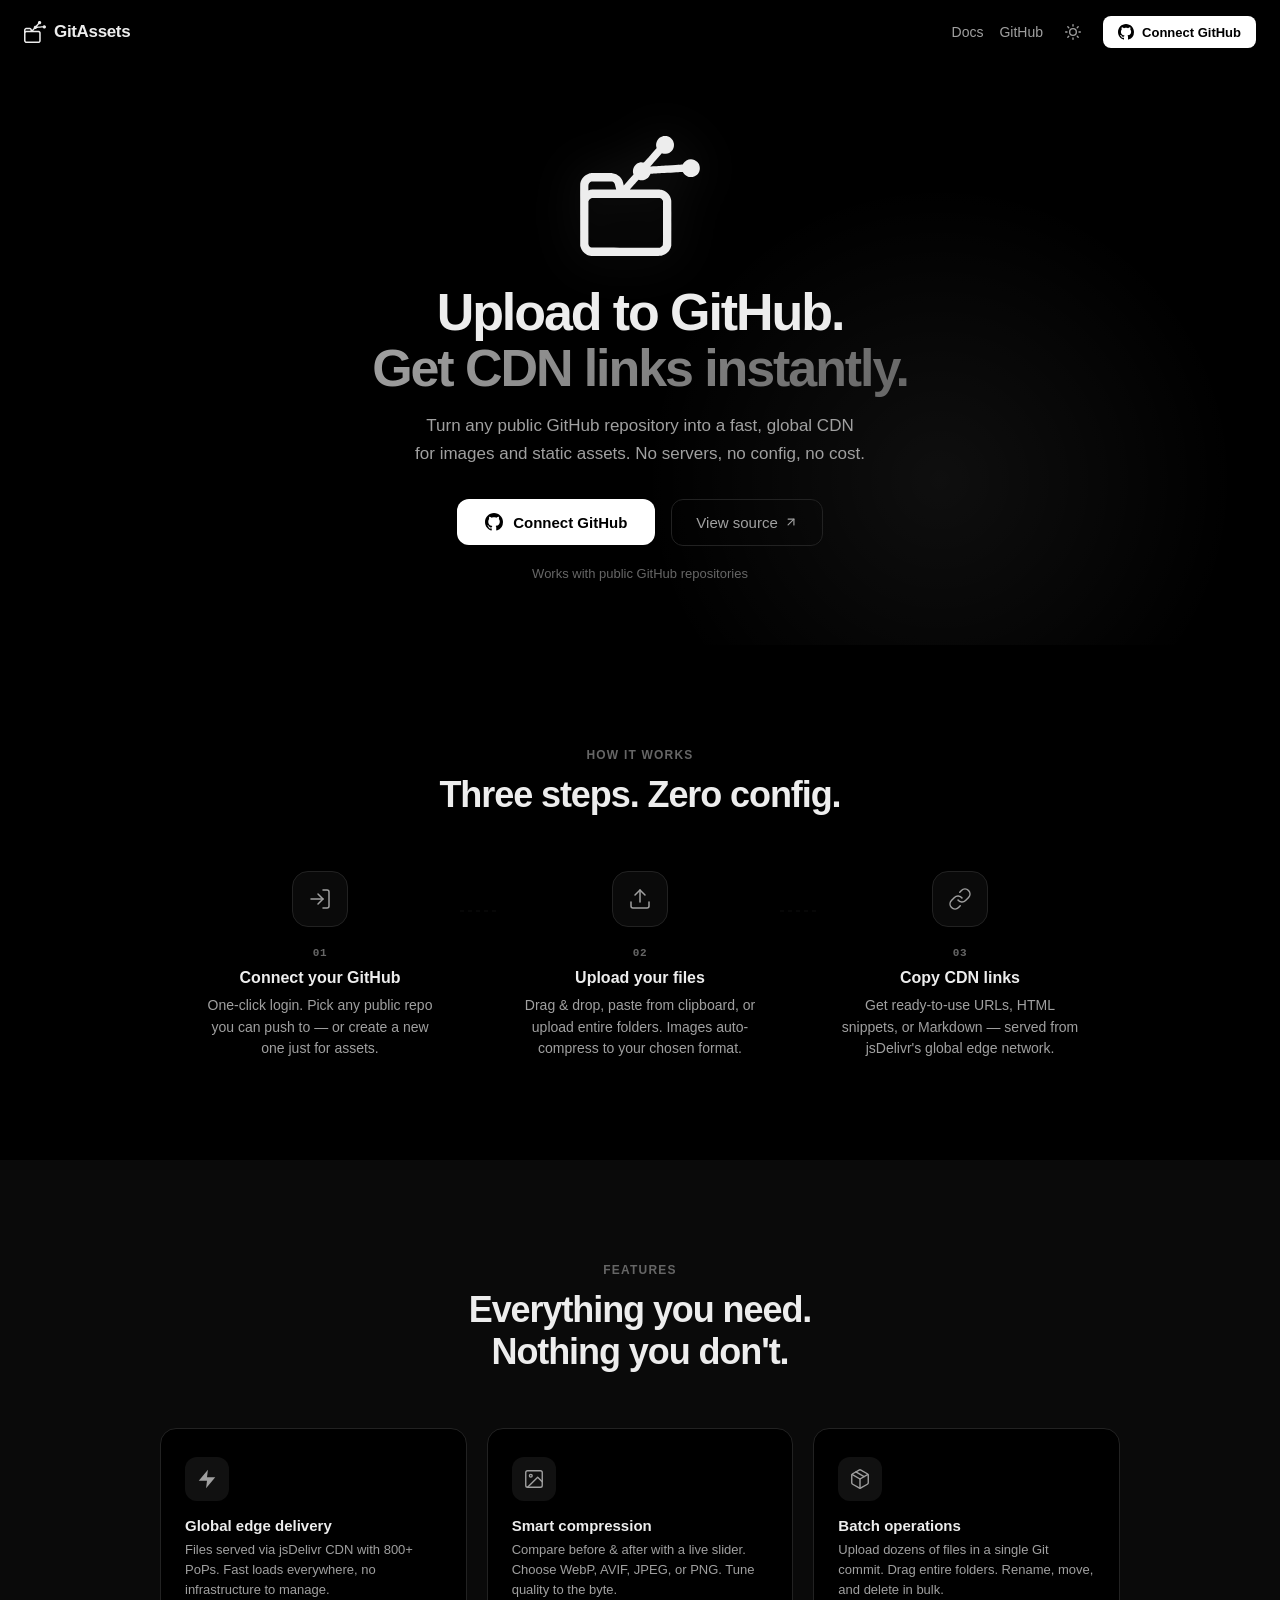
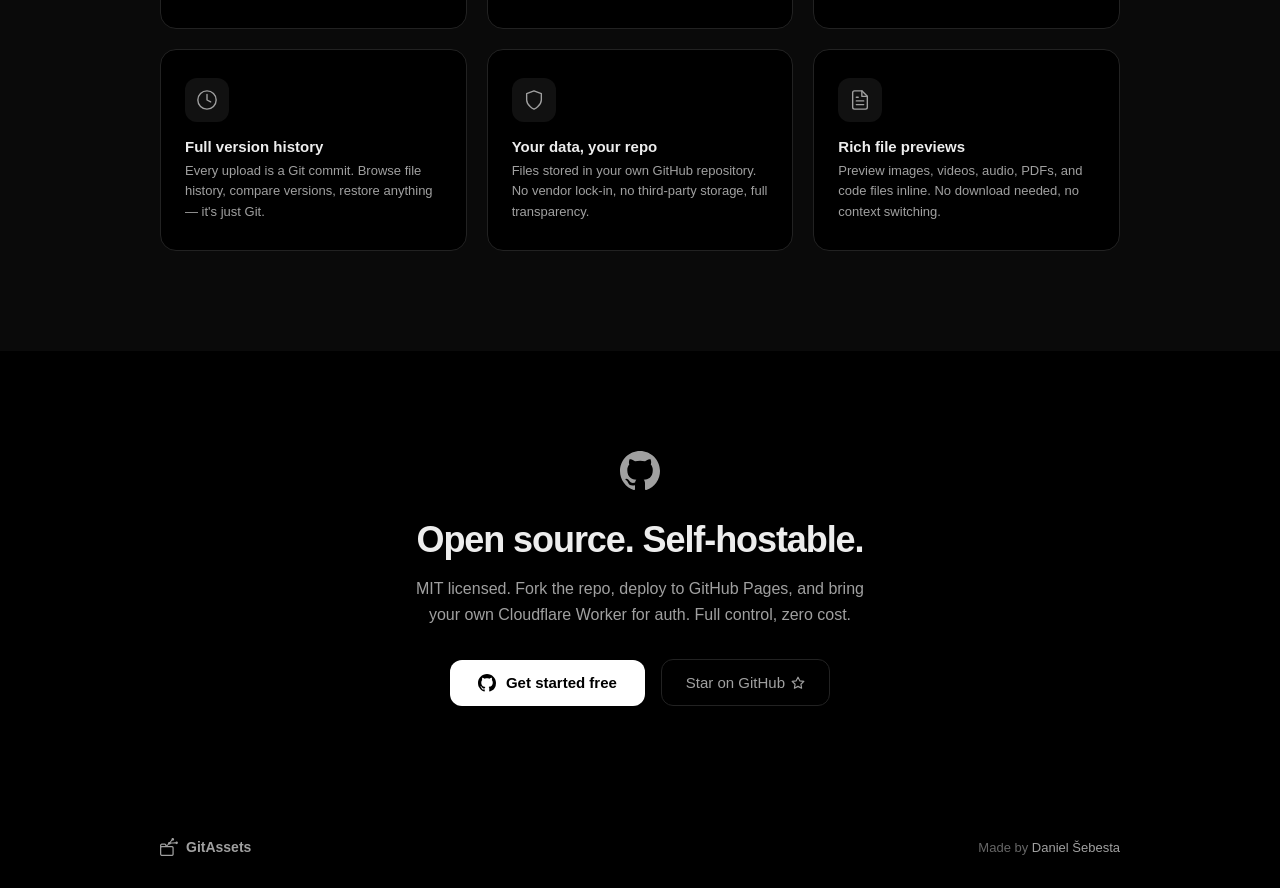
==== commit be44f2b1: "Add S3 API docs page, link from landing nav Static docs page at /docs with deployment guide, auth re" ====
--- a/index.html
+++ b/index.html
@@ -6,7 +6,29 @@
   <meta name="color-scheme" content="dark light" />
   <meta name="theme-color" content="#000000" />
   <title>GitAssets — Upload to GitHub, get CDN links</title>
-  <meta name="description" content="Upload images and static files to a public GitHub repository. Get instant jsDelivr CDN links with no complex setup." />
+  <meta name="description" content="Turn any public GitHub repository into a free, global CDN for images and static assets. Upload files, get instant jsDelivr CDN links. No servers, no config, no cost." />
+  <!-- Open Graph -->
+  <meta property="og:type" content="website" />
+  <meta property="og:title" content="GitAssets — Upload to GitHub, get CDN links" />
+  <meta property="og:description" content="Turn any public GitHub repository into a free, global CDN for images and static assets. No servers, no config, no cost." />
+  <meta property="og:image" content="/web-app-manifest-512x512.png" />
+  <meta property="og:site_name" content="GitAssets" />
+
+  <!-- Twitter Card -->
+  <meta name="twitter:card" content="summary" />
+  <meta name="twitter:title" content="GitAssets — Upload to GitHub, get CDN links" />
+  <meta name="twitter:description" content="Turn any public GitHub repository into a free, global CDN for images and static assets. No servers, no config, no cost." />
+  <meta name="twitter:image" content="/web-app-manifest-512x512.png" />
+
+  <!-- Additional meta -->
+  <meta name="author" content="Daniel Šebesta" />
+  <meta name="keywords" content="GitHub, CDN, jsDelivr, image hosting, static assets, file upload, open source" />
+  <meta name="robots" content="index, follow" />
+
+  <!-- oEmbed -->
+  <link rel="alternate" type="application/json+oembed" href="/oembed.json" title="GitAssets" />
+
+  <!-- Icons & Manifest -->
   <link rel="icon" type="image/png" href="/favicon-96x96.png" sizes="96x96" />
   <link rel="icon" type="image/svg+xml" href="/favicon.svg" />
   <link rel="shortcut icon" href="/favicon.ico" />
@@ -33,11 +55,12 @@
         GitAssets
       </a>
       <div class="landing-nav-right">
+        <a href="/docs" class="landing-nav-link">Docs</a>
         <a href="https://github.com/danielsebesta/git-assets" class="landing-nav-link" target="_blank" rel="noopener">GitHub</a>
         <button class="btn btn-sm btn-icon" id="landing-theme-btn" title="Toggle theme" aria-label="Toggle theme">
           <svg viewBox="0 0 24 24" width="16" height="16" fill="none" stroke="currentColor" stroke-width="2" stroke-linecap="round" stroke-linejoin="round" aria-hidden="true"><circle cx="12" cy="12" r="5"/><line x1="12" y1="1" x2="12" y2="3"/><line x1="12" y1="21" x2="12" y2="23"/><line x1="4.22" y1="4.22" x2="5.64" y2="5.64"/><line x1="18.36" y1="18.36" x2="19.78" y2="19.78"/><line x1="1" y1="12" x2="3" y2="12"/><line x1="21" y1="12" x2="23" y2="12"/><line x1="4.22" y1="19.78" x2="5.64" y2="18.36"/><line x1="18.36" y1="5.64" x2="19.78" y2="4.22"/></svg>
         </button>
-        <a class="btn-cta btn-cta-sm" href="/app" id="login-btn-top">
+        <a class="btn-cta btn-cta-sm" href="/app" data-login-link id="login-btn-top">
           <svg viewBox="0 0 16 16" width="20" height="20" fill="currentColor" aria-hidden="true"><path d="M8 0C3.58 0 0 3.58 0 8c0 3.54 2.29 6.53 5.47 7.59.4.07.55-.17.55-.38 0-.19-.01-.82-.01-1.49-2.01.37-2.53-.49-2.69-.94-.09-.23-.48-.94-.82-1.13-.28-.15-.68-.52-.01-.53.63-.01 1.08.58 1.23.82.72 1.21 1.87.87 2.33.66.07-.52.28-.87.51-1.07-1.78-.2-3.64-.89-3.64-3.95 0-.87.31-1.59.82-2.15-.08-.2-.36-1.02.08-2.12 0 0 .67-.21 2.2.82.64-.18 1.32-.27 2-.27.68 0 1.36.09 2 .27 1.53-1.04 2.2-.82 2.2-.82.44 1.1.16 1.92.08 2.12.51.56.82 1.27.82 2.15 0 3.07-1.87 3.75-3.65 3.95.29.25.54.73.54 1.48 0 1.07-.01 1.93-.01 2.2 0 .21.15.46.55.38A8.013 8.013 0 0016 8c0-4.42-3.58-8-8-8z"></path></svg>
           Connect GitHub
         </a>
@@ -60,7 +83,7 @@
           for images and static assets. No servers, no config, no cost.
         </p>
         <div class="hero-actions anim-fade-in anim-d3">
-          <a class="hero-cta" href="/app" id="login-btn">
+          <a class="hero-cta" href="/app" data-login-link id="login-btn">
             <svg viewBox="0 0 16 16" width="20" height="20" fill="currentColor" aria-hidden="true"><path d="M8 0C3.58 0 0 3.58 0 8c0 3.54 2.29 6.53 5.47 7.59.4.07.55-.17.55-.38 0-.19-.01-.82-.01-1.49-2.01.37-2.53-.49-2.69-.94-.09-.23-.48-.94-.82-1.13-.28-.15-.68-.52-.01-.53.63-.01 1.08.58 1.23.82.72 1.21 1.87.87 2.33.66.07-.52.28-.87.51-1.07-1.78-.2-3.64-.89-3.64-3.95 0-.87.31-1.59.82-2.15-.08-.2-.36-1.02.08-2.12 0 0 .67-.21 2.2.82.64-.18 1.32-.27 2-.27.68 0 1.36.09 2 .27 1.53-1.04 2.2-.82 2.2-.82.44 1.1.16 1.92.08 2.12.51.56.82 1.27.82 2.15 0 3.07-1.87 3.75-3.65 3.95.29.25.54.73.54 1.48 0 1.07-.01 1.93-.01 2.2 0 .21.15.46.55.38A8.013 8.013 0 0016 8c0-4.42-3.58-8-8-8z"></path></svg>
             Connect GitHub
           </a>
@@ -177,7 +200,7 @@
           MIT licensed. Fork the repo, deploy to GitHub Pages, and bring your own Cloudflare Worker for auth. Full control, zero cost.
         </p>
         <div class="oss-actions">
-          <a class="hero-cta" href="/app">
+          <a class="hero-cta" href="/app" data-login-link>
             <svg viewBox="0 0 16 16" width="20" height="20" fill="currentColor" aria-hidden="true"><path d="M8 0C3.58 0 0 3.58 0 8c0 3.54 2.29 6.53 5.47 7.59.4.07.55-.17.55-.38 0-.19-.01-.82-.01-1.49-2.01.37-2.53-.49-2.69-.94-.09-.23-.48-.94-.82-1.13-.28-.15-.68-.52-.01-.53.63-.01 1.08.58 1.23.82.72 1.21 1.87.87 2.33.66.07-.52.28-.87.51-1.07-1.78-.2-3.64-.89-3.64-3.95 0-.87.31-1.59.82-2.15-.08-.2-.36-1.02.08-2.12 0 0 .67-.21 2.2.82.64-.18 1.32-.27 2-.27.68 0 1.36.09 2 .27 1.53-1.04 2.2-.82 2.2-.82.44 1.1.16 1.92.08 2.12.51.56.82 1.27.82 2.15 0 3.07-1.87 3.75-3.65 3.95.29.25.54.73.54 1.48 0 1.07-.01 1.93-.01 2.2 0 .21.15.46.55.38A8.013 8.013 0 0016 8c0-4.42-3.58-8-8-8z"></path></svg>
             Get started free
           </a>
@@ -209,6 +232,13 @@
       <p>GitAssets needs JavaScript to connect to GitHub and manage your files.</p>
     </div>
   </noscript>
+
+  <script type="module">
+    import { WORKER_URL } from '/js/env.js';
+    document.querySelectorAll('[data-login-link]').forEach(function(a) {
+      a.href = WORKER_URL + '/login';
+    });
+  </script>
 
   <script>
     // Theme toggle
--- a/css/style.css
+++ b/css/style.css
@@ -48,7 +48,7 @@
   font-family: var(--font);
   background: var(--bg);
   color: var(--text);
-  min-height: 100vh;
+  min-height: 100dvh;
 }
 
 /* ── Utility ── */
@@ -93,12 +93,31 @@
   gap: 12px;
 }
 
-.header-user {
-  display: flex;
-  align-items: center;
-  gap: 8px;
+.header-user-btn {
+  display: flex;
+  align-items: center;
+  gap: 8px;
+  padding: 4px 10px 4px 4px;
+  border-radius: var(--radius);
+  border: 1px solid transparent;
+  background: none;
   color: var(--text-muted);
   font-size: 14px;
+  font-family: var(--font);
+  cursor: pointer;
+  transition: background 0.15s, border-color 0.15s;
+}
+
+.header-user-btn:hover {
+  background: var(--surface-raised);
+  border-color: var(--border);
+}
+
+.header-username { color: var(--text); font-weight: 500; }
+
+.header-chevron {
+  color: var(--text-faint);
+  flex-shrink: 0;
 }
 
 .header-avatar {
@@ -107,6 +126,104 @@
   border-radius: 50%;
 }
 
+/* ── User Menu ── */
+.user-menu {
+  min-width: 220px;
+}
+
+.user-menu-header {
+  display: flex;
+  align-items: center;
+  gap: 10px;
+  padding: 10px 12px;
+}
+
+.user-menu-name {
+  font-size: 14px;
+  font-weight: 600;
+  color: var(--text);
+}
+
+.user-menu-login {
+  font-size: 12px;
+  color: var(--text-muted);
+}
+
+.user-menu-divider {
+  height: 1px;
+  background: var(--border);
+  margin: 4px 0;
+}
+
+.user-menu-section-label {
+  padding: 6px 12px 2px;
+  font-size: 11px;
+  font-weight: 600;
+  color: var(--text-faint);
+  text-transform: uppercase;
+  letter-spacing: 0.05em;
+}
+
+.user-menu-cdn-item {
+  font-size: 12px;
+  padding: 6px 12px;
+}
+
+.user-menu-danger {
+  color: var(--danger);
+}
+
+.user-menu-danger:hover {
+  background: rgba(255, 68, 68, 0.08);
+}
+
+.user-menu-compress {
+  padding: 4px 12px 8px;
+  display: flex;
+  flex-direction: column;
+  gap: 6px;
+}
+
+.user-menu-compress-disabled {
+  opacity: 0.35;
+  pointer-events: none;
+}
+
+.user-menu-inline {
+  display: flex;
+  align-items: center;
+  gap: 8px;
+  font-size: 12px;
+}
+
+.user-menu-inline-label {
+  color: var(--text-muted);
+  min-width: 48px;
+}
+
+.user-menu-select {
+  flex: 1;
+  padding: 2px 6px;
+  background: var(--bg);
+  border: 1px solid var(--border);
+  border-radius: 4px;
+  color: var(--text);
+  font-size: 12px;
+}
+
+.user-menu-range {
+  flex: 1;
+  accent-color: var(--primary);
+  height: 4px;
+}
+
+.user-menu-range-val {
+  min-width: 32px;
+  text-align: right;
+  font-variant-numeric: tabular-nums;
+  color: var(--text-muted);
+}
+
 /* ── Buttons ── */
 .btn {
   display: inline-flex;
@@ -117,13 +234,14 @@
   border: 1px solid var(--border);
   background: var(--surface);
   color: var(--text);
+  font-family: var(--font);
   font-size: 14px;
   cursor: pointer;
   transition: background 0.15s, border-color 0.15s;
   text-decoration: none;
 }
 
-.btn:hover { background: var(--surface-raised); border-color: var(--border-hover); }
+.btn:hover { background: var(--surface-raised); border-color: var(--border-hover); text-decoration: none; text-decoration-thickness: 1px; }
 
 .btn-primary {
   background: var(--primary);
@@ -136,7 +254,7 @@
 .btn-danger { color: var(--danger); }
 .btn-danger:hover { background: rgba(255, 68, 68, 0.08); border-color: var(--danger); }
 
-.btn-sm { padding: 4px 10px; font-size: 12px; }
+.btn-sm { padding: 4px 10px; font-size: 12px; display: inline-flex; align-items: center; gap: 4px; }
 
 .btn-icon {
   padding: 6px;
@@ -155,7 +273,7 @@
   flex-direction: column;
   align-items: center;
   justify-content: center;
-  min-height: calc(100vh - 61px);
+  min-height: calc(100dvh - 61px);
   text-align: center;
   padding: 24px;
 }
@@ -189,8 +307,13 @@
 /* ── Setup Wizard ── */
 .setup-screen {
   max-width: 520px;
-  margin: 80px auto;
+  margin: 0 auto;
   padding: 24px;
+  height: 100dvh;
+  display: flex;
+  flex-direction: column;
+  justify-content: center;
+  overflow: hidden;
 }
 
 .setup-screen h2 {
@@ -204,7 +327,10 @@
 }
 
 .setup-detecting {
-  text-align: center;
+  display: flex;
+  align-items: center;
+  justify-content: center;
+  gap: 8px;
   color: var(--text-muted);
   padding: 40px;
 }
@@ -214,8 +340,9 @@
   display: flex;
   flex-direction: column;
   gap: 8px;
-  margin-bottom: 16px;
-  max-height: 320px;
+  margin-bottom: 0;
+  flex: 1;
+  min-height: 0;
   overflow-y: auto;
 }
 
@@ -261,52 +388,28 @@
   white-space: nowrap;
 }
 
-.setup-repo-badge {
-  font-size: 10px;
-  font-weight: 600;
-  padding: 1px 6px;
-  border-radius: 10px;
-  text-transform: uppercase;
-  letter-spacing: 0.5px;
-  flex-shrink: 0;
-}
-
-.setup-repo-badge.public {
-  background: rgba(46, 160, 67, 0.15);
-  color: #3fb950;
-}
-
-.setup-repo-badge.private {
-  background: rgba(210, 153, 34, 0.15);
-  color: #d29922;
+.setup-repo-meta {
+  font-size: 11px;
+  color: var(--text-faint);
+}
+
+.setup-repo-disabled {
+  opacity: 0.4;
+  cursor: not-allowed;
+  pointer-events: none;
 }
 
 .setup-repo-item:hover { border-color: var(--text-muted); }
 .setup-repo-item.selected { border-color: var(--text); background: var(--surface-raised); }
 
-.setup-divider {
-  display: flex;
-  align-items: center;
-  gap: 12px;
-  margin: 16px 0;
-  color: var(--text-faint);
-  font-size: 12px;
-}
-
-.setup-divider::before,
-.setup-divider::after {
-  content: '';
-  flex: 1;
-  height: 1px;
-  background: var(--border);
-}
-
-.setup-create {
-  display: flex;
-  gap: 8px;
-}
-
-.setup-create input {
+.setup-search-row {
+  display: flex;
+  gap: 8px;
+  align-items: center;
+  margin-bottom: 12px;
+}
+
+.setup-search {
   flex: 1;
   padding: 8px 12px;
   background: var(--surface);
@@ -316,23 +419,8 @@
   font-size: 14px;
 }
 
-.setup-manual {
-  display: flex;
-  gap: 8px;
-}
-
-.setup-manual input {
-  flex: 1;
-  padding: 8px 12px;
-  background: var(--surface);
-  border: 1px solid var(--border);
-  border-radius: var(--radius);
-  color: var(--text);
-  font-size: 14px;
-}
-
-.setup-manual input::placeholder { color: var(--text-muted); }
-.setup-manual input:focus { outline: none; border-color: var(--primary); }
+.setup-search::placeholder { color: var(--text-muted); }
+.setup-search:focus { outline: none; border-color: var(--primary); }
 
 /* ── Dashboard ── */
 .dashboard {
@@ -345,24 +433,53 @@
   display: flex;
   align-items: center;
   justify-content: space-between;
-  margin-bottom: 16px;
+  margin-bottom: 12px;
   gap: 12px;
-  flex-wrap: wrap;
+}
+
+.toolbar-left { display: flex; align-items: center; min-width: 0; }
+
+.toolbar-right {
+  display: flex;
+  align-items: center;
+  gap: 6px;
+  flex-shrink: 0;
+}
+
+.toolbar-repo {
+  display: flex;
+  align-items: center;
+  gap: 8px;
+  padding: 4px 10px;
+  background: var(--surface);
+  border: 1px solid var(--border);
+  border-radius: var(--radius);
+  color: var(--text-muted);
+  font-size: 12px;
+  cursor: pointer;
+  transition: border-color 0.15s;
+}
+.toolbar-repo:hover { border-color: var(--border-hover); }
+.toolbar-repo-name { white-space: nowrap; }
+
+.toolbar-actions {
+  display: flex;
+  align-items: center;
+  gap: 2px;
 }
 
 .storage-bar {
   position: relative;
-  width: 120px;
-  height: 20px;
+  width: 80px;
+  height: 6px;
   background: var(--bg);
-  border-radius: 10px;
+  border-radius: 3px;
   overflow: hidden;
-  border: 1px solid var(--border);
 }
 
 .storage-bar-fill {
   height: 100%;
-  border-radius: 10px;
+  border-radius: 3px;
   transition: width 0.4s ease;
 }
 
@@ -376,9 +493,7 @@
   display: flex;
   align-items: center;
   justify-content: center;
-  font-size: 10px;
-  font-weight: 600;
-  color: var(--text);
+  font-size: 0;
   pointer-events: none;
 }
 
@@ -397,37 +512,43 @@
   cursor: pointer;
 }
 
-.breadcrumbs a:hover { text-decoration: underline; }
+.breadcrumbs a:hover { text-decoration: underline; text-decoration-thickness: 1px; }
 
 .breadcrumbs .sep { color: var(--text-muted); margin: 0 2px; }
 
-/* ── Filter Bar ── */
+/* ── Action Bar ── */
+.action-bar {
+  display: flex;
+  flex-direction: column;
+  gap: 8px;
+  margin-bottom: 12px;
+}
+
 .filter-bar {
   display: flex;
   gap: 8px;
-  margin-bottom: 12px;
 }
 
 .filter-search {
   flex: 1;
-  padding: 8px 12px;
-  background: var(--surface);
-  border: 1px solid var(--border);
-  border-radius: var(--radius);
-  color: var(--text);
-  font-size: 14px;
+  padding: 6px 10px;
+  background: var(--surface);
+  border: 1px solid var(--border);
+  border-radius: var(--radius);
+  color: var(--text);
+  font-size: 13px;
 }
 
 .filter-search::placeholder { color: var(--text-muted); }
 .filter-search:focus { outline: none; border-color: var(--primary); }
 
 .filter-sort {
-  padding: 8px 12px;
-  background: var(--surface);
-  border: 1px solid var(--border);
-  border-radius: var(--radius);
-  color: var(--text);
-  font-size: 14px;
+  padding: 6px 10px;
+  background: var(--surface);
+  border: 1px solid var(--border);
+  border-radius: var(--radius);
+  color: var(--text);
+  font-size: 13px;
   cursor: pointer;
 }
 
@@ -501,6 +622,60 @@
 }
 
 .folder-icon { display: flex; align-items: center; justify-content: center; color: var(--text-muted); }
+
+.folder-preview-slot {
+  position: relative;
+  display: flex;
+  align-items: center;
+  justify-content: center;
+}
+
+.folder-icon-front {
+  position: relative;
+  z-index: 1;
+}
+
+.folder-grid {
+  position: absolute;
+  inset: 0;
+  display: grid;
+  grid-template-columns: 1fr 1fr;
+  grid-template-rows: 1fr 1fr;
+  padding: 20%;
+  gap: 4px;
+  opacity: 0;
+  animation: fadeIn 0.3s ease forwards;
+  z-index: 0;
+}
+
+.folder-grid ~ .folder-icon-front { opacity: 0.85; }
+.folder-grid { opacity: 0; animation: fadeToHalf 0.3s ease forwards; }
+@keyframes fadeToHalf { from { opacity: 0; } to { opacity: 0.4; } }
+
+.folder-grid-cell {
+  overflow: hidden;
+  border-radius: 4px;
+  background: var(--bg);
+}
+
+.folder-grid-cell img {
+  width: 100%;
+  height: 100%;
+  object-fit: cover;
+  display: block;
+  border-radius: 4px;
+}
+
+.folder-grid-icon {
+  display: flex;
+  align-items: center;
+  justify-content: center;
+  color: var(--text-muted);
+}
+
+.folder-grid-icon svg { width: 14px; height: 14px; }
+
+@keyframes fadeIn { from { opacity: 0; } to { opacity: 1; } }
 
 /* Hover preview */
 .file-card:has(.file-thumb):hover .hover-preview {
@@ -556,12 +731,17 @@
   display: flex;
   align-items: center;
   justify-content: space-between;
-  padding: 8px 12px;
-  background: var(--surface);
-  border: 1px solid var(--border-hover);
-  border-radius: var(--radius);
-  margin-bottom: 12px;
-  font-size: 14px;
+  padding: 6px 10px;
+  background: var(--surface);
+  border: 1px solid var(--border);
+  border-radius: var(--radius);
+  font-size: 13px;
+}
+
+.bulk-actions {
+  display: flex;
+  align-items: center;
+  gap: 6px;
 }
 
 .rename-input {
@@ -589,6 +769,9 @@
   border-radius: var(--radius);
   padding: 16px;
   margin-bottom: 16px;
+  overflow: hidden;
+  position: relative;
+  z-index: 1;
 }
 
 .staging-header {
@@ -606,6 +789,8 @@
   flex-wrap: wrap;
   gap: 8px;
   margin-bottom: 12px;
+  max-height: 200px;
+  overflow-y: auto;
 }
 
 .staging-card {
@@ -617,6 +802,8 @@
   border: 1px solid var(--border);
   border-radius: var(--radius);
   max-width: 240px;
+  min-width: 0;
+  overflow: hidden;
 }
 
 .staging-thumb {
@@ -641,6 +828,7 @@
   display: flex;
   flex-direction: column;
   min-width: 0;
+  flex: 1;
 }
 
 .staging-name {
@@ -648,6 +836,20 @@
   overflow: hidden;
   text-overflow: ellipsis;
   white-space: nowrap;
+  cursor: pointer;
+}
+
+.staging-name:hover { text-decoration: underline; text-decoration-thickness: 1px; }
+
+.staging-rename-input {
+  font-size: 13px;
+  padding: 1px 4px;
+  background: var(--bg);
+  border: 1px solid var(--primary);
+  border-radius: 4px;
+  color: var(--text);
+  width: 100%;
+  outline: none;
 }
 
 .staging-file-size { font-size: 11px; color: var(--text-muted); }
@@ -680,21 +882,56 @@
 .staging-card-actions { display: flex; gap: 2px; flex-shrink: 0; }
 
 /* ── Compress Modal ── */
-.compress-modal { max-width: 560px; width: 94%; }
+.compress-modal { max-width: 600px; width: 94%; }
 
 .compress-preview { margin: 12px 0; }
+
+.compress-zoom-bar {
+  display: flex;
+  align-items: center;
+  gap: 4px;
+  margin-bottom: 6px;
+  font-size: 12px;
+  color: var(--text-muted);
+}
+
+.compress-zoom-btn {
+  padding: 2px 8px;
+  font-size: 13px;
+  font-weight: 600;
+  border: 1px solid var(--border);
+  border-radius: var(--radius);
+  background: var(--surface);
+  color: var(--text);
+  cursor: pointer;
+}
+.compress-zoom-btn:hover { border-color: var(--border-hover); }
+
+.compress-zoom-level {
+  min-width: 36px;
+  text-align: center;
+  font-variant-numeric: tabular-nums;
+}
+
+.compress-compare-wrapper {
+  overflow: auto;
+  border-radius: var(--radius);
+  border: 1px solid var(--border);
+}
+
+.compress-dims {
+  font-size: 11px;
+  color: var(--text-faint);
+  font-variant-numeric: tabular-nums;
+}
 
 .compress-compare {
   position: relative;
   overflow: hidden;
-  border-radius: var(--radius);
-  border: 1px solid var(--border);
   user-select: none;
   touch-action: none;
-}
-
-.compress-compare {
-  aspect-ratio: auto;
+  transition: transform 0.15s ease;
+  transform-origin: center center;
 }
 
 .compress-img {
@@ -854,13 +1091,16 @@
 }
 
 .cdn-menu-item {
-  display: block;
+  display: flex;
+  align-items: center;
+  gap: 8px;
   width: 100%;
   padding: 8px 12px;
   background: none;
   border: none;
   color: var(--text);
   font-size: 13px;
+  font-family: var(--font);
   text-align: left;
   cursor: pointer;
   border-radius: 4px;
@@ -969,12 +1209,24 @@
 
 .modal h3 { margin-bottom: 12px; }
 
+.modal-warn {
+  font-size: 12px;
+  color: var(--text-muted);
+  margin-top: 4px;
+}
+
 .modal-actions {
   display: flex;
   gap: 8px;
   justify-content: flex-end;
   margin-top: 16px;
 }
+
+.modal-actions-stack {
+  flex-direction: column;
+}
+
+.modal-actions-stack .btn { text-align: center; }
 
 /* ── Stats ── */
 .stats-grid { display: flex; flex-direction: column; gap: 12px; }
@@ -1119,7 +1371,7 @@
 .history-modal {
   max-width: 600px;
   width: 95%;
-  max-height: 80vh;
+  max-height: 80dvh;
   display: flex;
   flex-direction: column;
 }
@@ -1247,7 +1499,7 @@
 
 /* ── Landing Page ── */
 .landing {
-  min-height: 100vh;
+  min-height: 100dvh;
 }
 
 /* CTA Button (shared with app) */
@@ -1294,6 +1546,7 @@
   .dropzone { padding: 24px 16px; }
   .modal { padding: 16px; max-width: calc(100vw - 32px); }
   .toolbar { flex-wrap: wrap; gap: 8px; }
+  .toolbar-right { flex-wrap: wrap; }
   .breadcrumbs { font-size: 13px; flex-wrap: wrap; }
   .login-screen h1 { font-size: 28px; }
   .login-screen p { font-size: 16px; }
